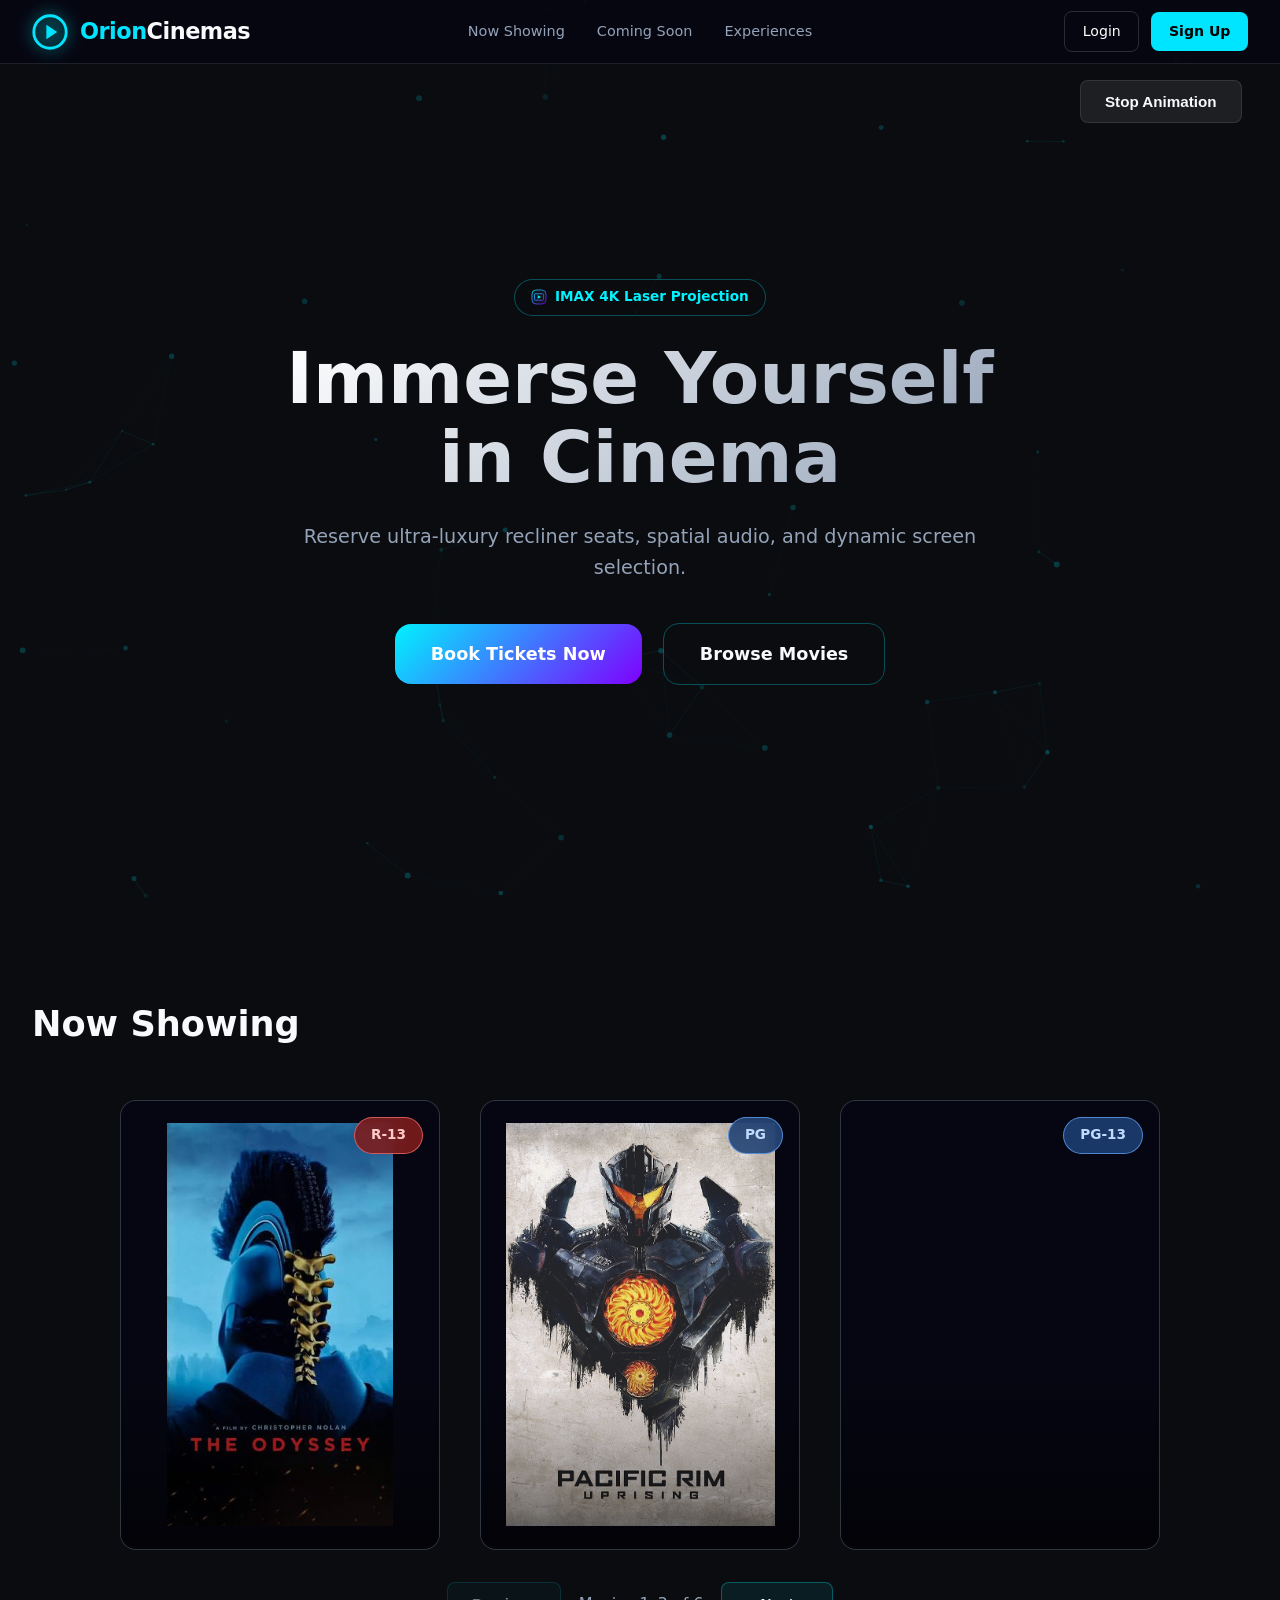
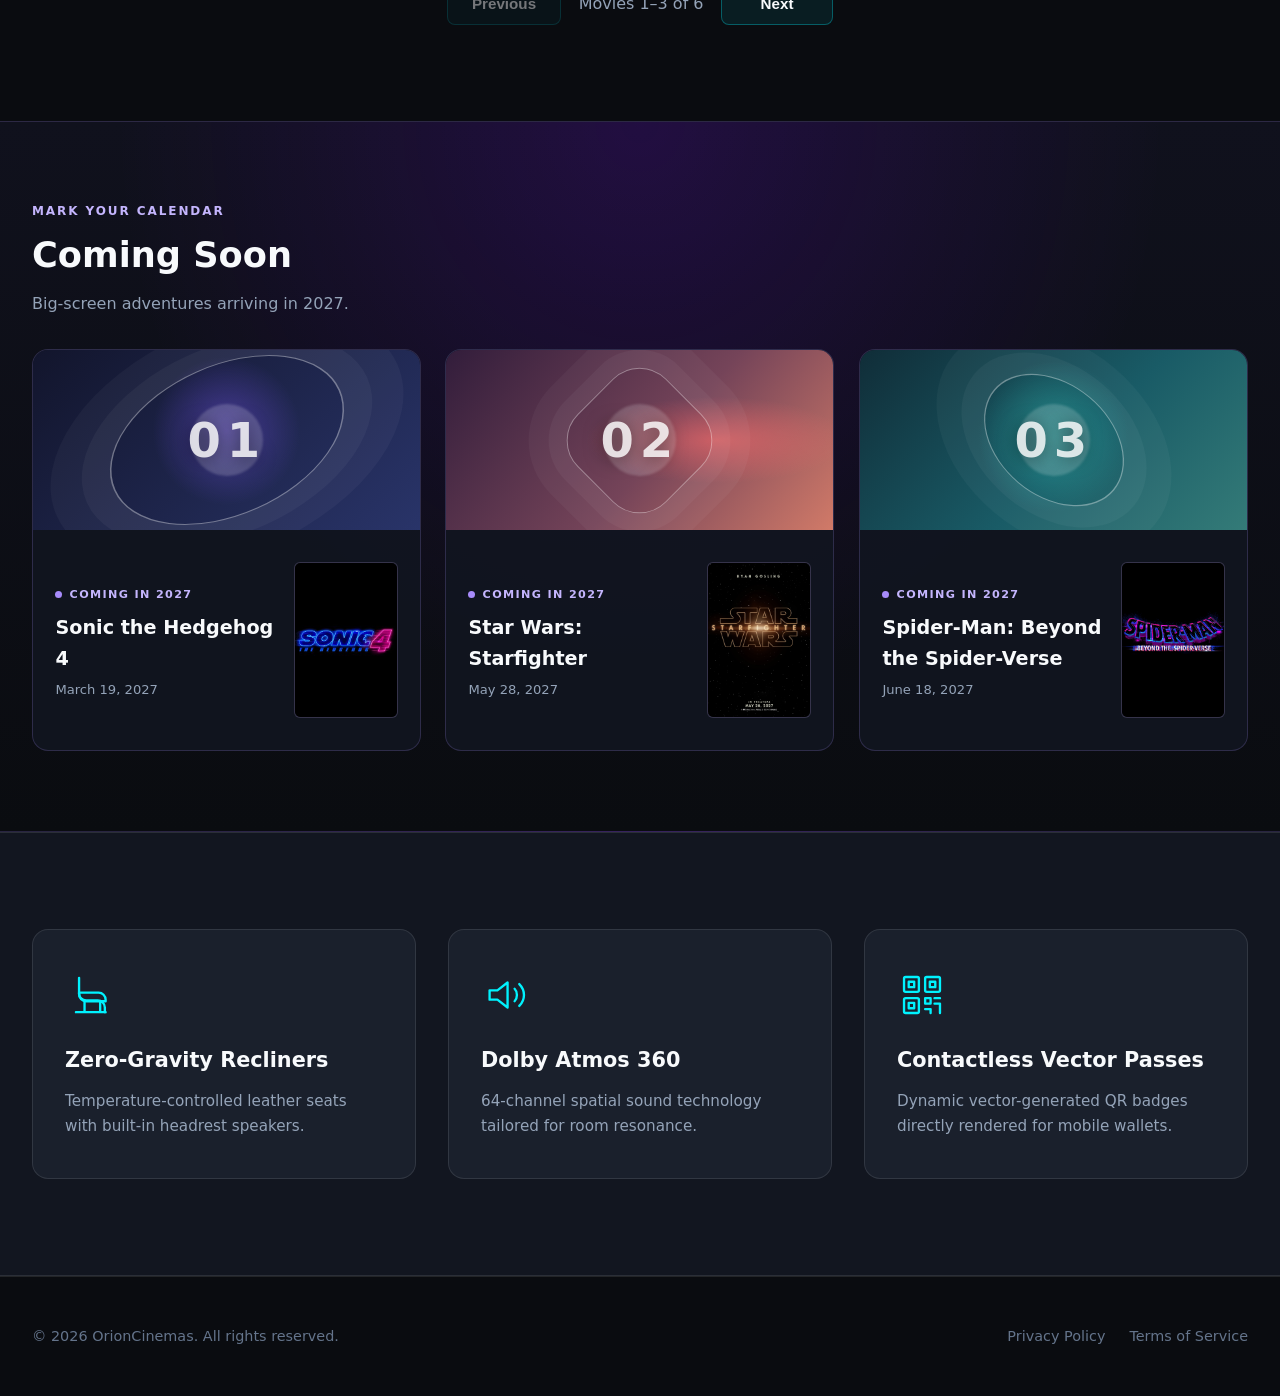
==== index.html @ 8eaf1b25 "new animations added" ====
<!DOCTYPE html>
<html lang="en">

<head>
    <meta charset="UTF-8">
    <meta name="viewport" content="width=device-width, initial-scale=1.0">
    <title>OrionCinemas | Next-Gen Cinema Experience</title>

    <!-- Modular Stylesheet Integration -->
    <link rel="stylesheet" href="assets/css/main.css">
    <link rel="stylesheet" href="assets/css/animations.css">
    <link rel="stylesheet" href="assets/css/components.css">
</head>

<body class="page-landing">

    <!-- Header & Navigation Bar -->
    <header class="navbar">
        <div class="nav-container">
            <a href="index.html" class="brand-logo">
                <img src="assets/images/vectors/orion-logo.svg" alt="" class="svg-badge logo-pulse logo-glow" width="36"
                    height="36">
                <span class="brand-name"><span class="brand-highlight">Orion</span>Cinemas</span>
            </a>

            <nav class="nav-links" aria-label="Main navigation">
                <a href="#movies">Now Showing</a>
                <a href="#upcoming">Coming Soon</a>
                <a href="#experiences">Experiences</a>
            </nav>

            <div class="nav-actions">
                <a href="login.html" class="btn-ghost">Login</a>
                <a href="register.html" class="btn-vip">Sign Up</a>
            </div>
        </div>
    </header>

    <!-- Main Content Area -->
    <main>
        <!-- High-Impact Hero Section with Canvas Hook -->
        <section class="hero-section">
            <div class="hero-overlay"></div>
            <button type="button" class="btn btn-secondary animation-toggle" id="animation-toggle" aria-pressed="false">
                Stop Animation
            </button>
            <div class="hero-content">
                <div class="badge-wrapper scroll-reveal">
                    <span class="badge">
                        <img src="assets/images/vectors/cinema-badge.svg" alt="OrionCinemas badge" class="badge-icon">
                        IMAX 4K Laser Projection
                    </span>
                </div>
                <h1 class="hero-title scroll-reveal">Immerse Yourself in Cinema</h1>
                <p class="hero-subtitle scroll-reveal">Reserve ultra-luxury recliner seats, spatial audio, and dynamic
                    screen selection.</p>

                <div class="hero-cta-group scroll-reveal">
                    <a href="login.html?next=dashboard.html" class="btn btn-hero btn-pulse">Book Tickets Now</a>
                    <a href="#movies" class="btn btn-outline">Browse Movies</a>
                </div>
            </div>

            <!-- Background HTML Canvas for Particle/Grid Keyframe Animations -->
            <canvas id="hero-canvas" class="hero-canvas-bg"></canvas>
        </section>

        <!-- Movie Showcase (Targeted for 3D CSS Transformations) -->
        <section id="movies" class="movies-showcase">
            <div class="section-header scroll-reveal">
                <h2>Now Showing</h2>
            </div>

            <div class="movie-grid" id="movie-grid">
                <!-- Movie Card 1 (3D Flip / Tilt Container) -->
                <article class="movie-card card-3d scroll-reveal" data-movie-page="1">
                    <div class="card-inner">
                        <div class="card-front">
                            <div class="poster-art poster-art-horizon" role="img" aria-label="The Odyssey movie poster">
                            </div>
                            <div class="movie-card-tags">
                                <span class="badge badge-tag badge-tag-restricted">R-13</span>
                            </div>
                        </div>
                        <div class="card-back">
                            <h3>The Odyssey</h3>
                            <p class="genre">Now showing</p>
                            <p class="synopsis">Select this movie to see available screening dates and showtimes.</p>
                            <a href="login.html?next=booking.html%3Fmovie%3D1" class="btn btn-card-action">Select
                                Seats</a>
                        </div>
                    </div>
                </article>

                <!-- Movie Card 2 -->
                <article class="movie-card card-3d scroll-reveal" data-movie-page="1">
                    <div class="card-inner">
                        <div class="card-front">
                            <div class="poster-art poster-art-starlight" role="img"
                                aria-label="Pacific Rim movie poster">
                            </div>
                            <div class="movie-card-tags">
                                <span class="badge badge-tag badge-tag-blue">PG</span>
                            </div>
                        </div>
                        <div class="card-back">
                            <h3>Pacific Rim</h3>
                            <p class="genre">Now showing</p>
                            <p class="synopsis">Select this movie to see available screening dates and showtimes.</p>
                            <a href="login.html?next=booking.html%3Fmovie%3D2" class="btn btn-card-action">Select
                                Seats</a>
                        </div>
                    </div>
                </article>

                <!-- Movie Card 3 -->
                <article class="movie-card card-3d scroll-reveal" data-movie-page="1">
                    <div class="card-inner">
                        <div class="card-front">
                            <div class="poster-art poster-art-velocity" role="img"
                                aria-label="Avengers: Doomsday movie poster">
                            </div>
                            <div class="movie-card-tags">
                                <span class="badge badge-tag badge-tag-blue">PG-13</span>
                            </div>
                        </div>
                        <div class="card-back">
                            <h3>Avengers: Doomsday</h3>
                            <p class="genre">Now showing</p>
                            <p class="synopsis">Select this movie to see available screening dates and showtimes.</p>
                            <a href="login.html?next=booking.html%3Fmovie%3D3" class="btn btn-card-action">Select
                                Seats</a>
                        </div>
                    </div>
                </article>
                <article class="movie-card card-3d" data-movie-page="2" hidden>
                    <div class="card-inner">
                        <div class="card-front">
                            <div class="poster-art poster-art-signal" role="img" aria-label="Toy Story 5 movie poster">
                            </div>
                            <div class="movie-card-tags">
                                <span class="badge badge-tag badge-tag-blue">G</span>
                            </div>
                        </div>
                        <div class="card-back">
                            <h3>Toy Story 5</h3>
                            <p class="genre">Now showing</p>
                            <p class="synopsis">Select this movie to see available screening dates and showtimes.</p>
                            <a href="login.html?next=booking.html%3Fmovie%3D4" class="btn btn-card-action">Select
                                Seats</a>
                        </div>
                    </div>
                </article>
                <article class="movie-card card-3d" data-movie-page="2" hidden>
                    <div class="card-inner">
                        <div class="card-front">
                            <div class="poster-art poster-art-midnight" role="img"
                                aria-label="New Resident Evil movie poster">
                            </div>
                            <div class="movie-card-tags">
                                <span class="badge badge-tag badge-tag-restricted">R-16</span>
                            </div>
                        </div>
                        <div class="card-back">
                            <h3>New Resident Evil</h3>
                            <p class="genre">Now showing</p>
                            <p class="synopsis">Select this movie to see available screening dates and showtimes.</p>
                            <a href="login.html?next=booking.html%3Fmovie%3D5" class="btn btn-card-action">Select
                                Seats</a>
                        </div>
                    </div>
                </article>
                <article class="movie-card card-3d" data-movie-page="2" hidden>
                    <div class="card-inner">
                        <div class="card-front">
                            <div class="poster-art poster-art-hailmary" role="img"
                                aria-label="Project Hail Mary movie poster">
                            </div>
                            <div class="movie-card-tags">
                                <span class="badge badge-tag badge-tag-blue">PG-13</span>
                            </div>
                        </div>
                        <div class="card-back">
                            <h3>Project Hail Mary</h3>
                            <p class="genre">Now showing</p>
                            <p class="synopsis">Select this movie to see available screening dates and showtimes.</p>
                            <a href="login.html?next=booking.html%3Fmovie%3D6" class="btn btn-card-action">Select
                                Seats</a>
                        </div>
                    </div>
                </article>
            </div>
            <nav class="movie-pagination scroll-reveal" aria-label="Movie pages">
                <button class="btn btn-movie-page" id="previous-movies" type="button" aria-controls="movie-grid"
                    disabled>Previous</button>
                <span class="movie-page-status" id="movie-page-status" aria-live="polite">Movies 1–3 of 6</span>
                <button class="btn btn-movie-page" id="next-movies" type="button"
                    aria-controls="movie-grid">Next</button>
            </nav>
        </section>

        <section id="upcoming" class="upcoming-showcase" aria-labelledby="upcoming-title">
            <div class="upcoming-heading scroll-reveal">
                <p class="upcoming-eyebrow">Mark your calendar</p>
                <h2 id="upcoming-title">Coming Soon</h2>
                <p>Big-screen adventures arriving in 2027.</p>
            </div>

            <div class="upcoming-grid">
                <article class="upcoming-card scroll-reveal">
                    <div class="upcoming-art upcoming-art-orbit" aria-hidden="true">
                        <span class="upcoming-art-number">01</span>
                    </div>
                    <div class="upcoming-card-info">
                        <div class="upcoming-copy">
                            <span class="upcoming-status">Coming in 2027</span>
                            <h3>Sonic the Hedgehog 4</h3>
                            <p><time datetime="2027-03-19">March 19, 2027</time></p>
                        </div>
                        <div class="upcoming-poster-slot">
                            <img src="assets/images/graphics/sonic4.jpg" alt="Sonic the Hedgehog 4 poster">
                        </div>
                    </div>
                </article>
                <article class="upcoming-card scroll-reveal">
                    <div class="upcoming-art upcoming-art-frontier" aria-hidden="true">
                        <span class="upcoming-art-number">02</span>
                    </div>
                    <div class="upcoming-card-info">
                        <div class="upcoming-copy">
                            <span class="upcoming-status">Coming in 2027</span>
                            <h3>Star Wars: Starfighter</h3>
                            <p><time datetime="2027-05-28">May 28, 2027</time></p>
                        </div>
                        <div class="upcoming-poster-slot">
                            <img src="assets/images/graphics/starwars.jpg" alt="Star Wars: Starfighter poster">
                        </div>
                    </div>
                </article>
                <article class="upcoming-card scroll-reveal">
                    <div class="upcoming-art upcoming-art-echoes" aria-hidden="true">
                        <span class="upcoming-art-number">03</span>
                    </div>
                    <div class="upcoming-card-info">
                        <div class="upcoming-copy">
                            <span class="upcoming-status">Coming in 2027</span>
                            <h3>Spider-Man: Beyond the Spider-Verse</h3>
                            <p><time datetime="2027-06-18">June 18, 2027</time></p>
                        </div>
                        <div class="upcoming-poster-slot">
                            <img src="assets/images/graphics/spiderman.jpg"
                                alt="Spider-Man: Beyond the Spider-Verse poster">
                        </div>
                    </div>
                </article>
            </div>
        </section>

        <!-- Features & Vector Emblem Section -->
        <section id="experiences" class="features-section">
            <div class="container">
                <div class="feature-card card-transform scroll-reveal">
                    <div class="feature-icon">
                        <img src="assets/images/vectors/seat-icon.svg" alt="" class="svg-badge">
                    </div>
                    <h3>Zero-Gravity Recliners</h3>
                    <p>Temperature-controlled leather seats with built-in headrest speakers.</p>
                </div>

                <div class="feature-card card-transform scroll-reveal">
                    <div class="feature-icon">
                        <img src="assets/images/vectors/audio-icon.svg" alt="" class="svg-badge">
                    </div>
                    <h3>Dolby Atmos 360</h3>
                    <p>64-channel spatial sound technology tailored for room resonance.</p>
                </div>

                <div class="feature-card card-transform scroll-reveal">
                    <div class="feature-icon">
                        <img src="assets/images/vectors/qr-icon.svg" alt="" class="svg-badge">
                    </div>
                    <h3>Contactless Vector Passes</h3>
                    <p>Dynamic vector-generated QR badges directly rendered for mobile wallets.</p>
                </div>
            </div>
        </section>
    </main>

    <!-- Footer -->
    <footer class="footer">
        <div class="footer-container">
            <p>&copy; 2026 OrionCinemas. All rights reserved.</p>
            <div class="footer-links">
                <a href="#">Privacy Policy</a>
                <a href="#">Terms of Service</a>
            </div>
        </div>
    </footer>

    <!-- Modular JavaScript Engine Hooks -->
    <script src="assets/js/app.js"></script>
    <script src="assets/js/animation.js"></script>
</body>

</html>
---- assets/css/main.css ----
/* ==========================================================
   OrionCinemas | Main Stylesheet & Design Tokens
   ========================================================== */


/* ==========================================================
   Shared Theme & Landing Page Block
   Defines design tokens used across the site and the landing
   page's base layout, navigation, hero, movie, feature, and footer styles.
   ========================================================== */
.page-landing {
    /* Color Palette */
    --bg-primary: #0a0c10;
    --bg-secondary: #121620;
    --bg-surface: #1a202c;
    --bg-card: rgba(26, 32, 44, 0.7);
    
    --accent-cyan: #00f2fe;
    --accent-blue: #4facfe;
    --accent-purple: #7f00ff;
    --accent-magenta: #e100ff;
    
    --text-main: #f8fafc;
    --text-muted: #94a3b8;
    --text-dim: #64748b;
    
    --border-glow: rgba(0, 242, 254, 0.3);
    --border-subtle: rgba(255, 255, 255, 0.1);

    /* Typography */
    --font-family: 'Inter', system-ui, -apple-system, sans-serif;
    
    /* Layout & Geometry */
    --nav-height: 80px;
    --radius-sm: 8px;
    --radius-md: 16px;
    --radius-lg: 24px;
    
    /* Global Transitions */
    --ease-out-back: cubic-bezier(0.34, 1.56, 0.64, 1);
    --ease-smooth: cubic-bezier(0.4, 0, 0.2, 1);
}

/* Base Reset & Layout */
html {
    scroll-behavior: smooth;
}

body.page-landing,
body.page-landing *,
body.page-landing *::before,
body.page-landing *::after {
    box-sizing: border-box;
    margin: 0;
    padding: 0;
}

body.page-landing {
    font-family: var(--font-family);
    background-color: var(--bg-primary);
    color: var(--text-main);
    overflow-x: hidden;
    min-height: 100vh;
    display: flex;
    flex-direction: column;
    line-height: 1.6;
}

/* Header & Navigation Bar */
.page-landing .navbar {
    position: fixed;
    top: 0;
    left: 0;
    width: 100%;
    height: 64px;
    background: rgba(6, 6, 18, 0.85);
    backdrop-filter: blur(14px);
    -webkit-backdrop-filter: blur(14px);
    z-index: 1000;
    border-bottom: 1px solid rgba(0, 229, 255, 0.1);
}

.page-landing .nav-container {
    position: relative;
    max-width: 1280px;
    height: 100%;
    margin: 0 auto;
    padding: 0 2rem;
    display: flex;
    align-items: center;
    justify-content: space-between;
}

.page-landing .brand-logo {
    display: flex;
    align-items: center;
    gap: 0.75rem;
    text-decoration: none;
    color: var(--text-main);
    font-weight: 800;
    font-size: 1.4rem;
    letter-spacing: -0.5px;
}

.brand-highlight {
    color: #00e5ff;
}

.page-landing .nav-links {
    display: flex;
    gap: 2rem;
    position: absolute;
    left: 50%;
    transform: translateX(-50%);
}

.page-landing .nav-links a {
    color: var(--text-muted);
    text-decoration: none;
    font-size: 0.9rem;
    transition: color 0.2s;
}

.page-landing .nav-links a:hover {
    color: #00e5ff;
}

.page-landing .nav-actions {
    display: flex;
    align-items: center;
    gap: 0.75rem;
}

/* Hero Layout */
.page-landing .hero-section {
    position: relative;
    min-height: 100vh;
    padding-top: 64px;
    display: flex;
    align-items: center;
    justify-content: center;
    text-align: center;
    overflow: hidden;
}

.page-landing .animation-toggle {
    position: absolute;
    top: 80px;
    right: clamp(1rem, 3vw, 2.5rem);
    z-index: 20;
}

@media (max-width: 520px) {
    .page-landing .nav-container {
        padding: 0 1rem;
    }

    .page-landing .nav-links {
        display: none;
    }

    .page-landing .movie-grid {
        grid-template-columns: minmax(0, 320px);
    }

}

.page-landing .hero-content {
    position: relative;
    z-index: 10;
    max-width: 800px;
    padding: 0 2rem;
}

.page-landing .hero-title {
    font-size: clamp(2.5rem, 6vw, 4.5rem);
    font-weight: 900;
    line-height: 1.1;
    margin: 1.5rem 0;
    background: linear-gradient(135deg, #ffffff 0%, var(--text-muted) 100%);
    -webkit-background-clip: text;
    background-clip: text;
    -webkit-text-fill-color: transparent;
}

.page-landing .hero-subtitle {
    font-size: 1.2rem;
    color: var(--text-muted);
    margin-bottom: 2.5rem;
}

/* Movie Showcase Section */
.page-landing .movies-showcase {
    max-width: 1280px;
    margin: 6rem auto;
    padding: 0 2rem;
    scroll-margin-top: calc(64px + 1.5rem);
}

.page-landing .section-header {
    display: flex;
    justify-content: space-between;
    align-items: center;
    margin-bottom: 3rem;
}

.page-landing .section-header h2 {
    font-size: 2.2rem;
    font-weight: 800;
}

@media (prefers-reduced-motion: reduce) {
    html {
        scroll-behavior: auto;
    }
}

.page-landing .movie-grid {
    display: grid;
    grid-template-columns: repeat(auto-fit, minmax(260px, 320px));
    justify-content: center;
    gap: 2.5rem;
}

/* Upcoming films use teaser cards rather than the now-showing flip cards. */
.page-landing .upcoming-showcase {
    position: relative;
    overflow: hidden;
    padding: 5rem max(2rem, calc((100% - 1280px) / 2));
    background:
        radial-gradient(ellipse at 50% 0%, rgba(127, 0, 255, 0.16), transparent 58%),
        linear-gradient(180deg, #10111d 0%, #0a0c10 100%);
    border-top: 1px solid rgba(167, 139, 250, 0.22);
    border-bottom: 1px solid rgba(167, 139, 250, 0.16);
    scroll-margin-top: calc(64px + 1.5rem);
}

.page-landing .upcoming-heading {
    max-width: 1280px;
    margin: 0 auto 2rem;
}

.page-landing .upcoming-heading h2 {
    margin: 0.35rem 0 0.5rem;
    font-size: 2.2rem;
    font-weight: 800;
}

.page-landing .upcoming-heading > p:last-child {
    color: var(--text-muted);
}

.page-landing .upcoming-eyebrow {
    color: #c4b5fd;
    font-size: 0.75rem;
    font-weight: 700;
    letter-spacing: 0.16em;
    text-transform: uppercase;
}

.page-landing .upcoming-grid {
    display: grid;
    grid-template-columns: repeat(3, minmax(0, 1fr));
    gap: 1.5rem;
    max-width: 1280px;
    margin: 0 auto;
}

@media (max-width: 900px) {
    .page-landing .upcoming-grid {
        grid-template-columns: repeat(2, minmax(0, 1fr));
    }
}

@media (max-width: 520px) {
    .page-landing .upcoming-grid {
        grid-template-columns: minmax(0, 1fr);
    }
}

/* Features Section */
.page-landing .features-section {
    background: var(--bg-secondary);
    padding: 6rem 2rem;
    border-top: 1px solid var(--border-subtle);
    border-bottom: 1px solid var(--border-subtle);
}

.page-landing .features-section .container {
    max-width: 1280px;
    margin: 0 auto;
    display: grid;
    grid-template-columns: repeat(auto-fit, minmax(280px, 1fr));
    gap: 2rem;
}

/* Footer Layout */
.page-landing .footer {
    background: var(--bg-primary);
    padding: 3rem 2rem;
    margin-top: auto;
    border-top: 1px solid var(--border-subtle);
}

.page-landing .footer-container {
    max-width: 1280px;
    margin: 0 auto;
    display: flex;
    justify-content: space-between;
    align-items: center;
    color: var(--text-dim);
    font-size: 0.9rem;
}

.page-landing .footer-links {
    display: flex;
    gap: 1.5rem;
}

.page-landing .footer-links a {
    color: var(--text-dim);
    text-decoration: none;
    transition: color 0.2s;
}

.page-landing .footer-links a:hover {
    color: var(--text-main);
}
---- assets/css/animations.css ----
/* ==========================================================
   OrionCinemas | Custom Keyframes & Transform Orchestration
   ========================================================== */

/* ==========================================================
   Landing Page Animation Block
   Defines the landing page's keyframes, animated SVG badges,
   3D card transforms, 2D matrix hover effect, and reduced-motion rules.
   Motion uses opacity and transform.
   ========================================================== */

/* Keyframe Animations */
@keyframes cinepulseLandingAnchorArrival {
    from {
        opacity: 0.7;
        transform: translateY(8px);
    }

    to {
        opacity: 1;
        transform: translateY(0);
    }
}

.page-landing #movies:target,
.page-landing #experiences:target {
    animation: cinepulseLandingAnchorArrival 0.24s ease-out both;
}

@keyframes cinepulseLandingLogoPulse {

    0%,
    100% {
        transform: scale(1) rotate(0deg);
        opacity: 0.92;
    }

    50% {
        transform: scale(1.08) rotate(5deg);
        opacity: 1;
    }
}

@keyframes cinepulseLandingBadgeGlow {

    0%,
    100% {
        transform: scale(1);
        opacity: 0.88;
    }

    50% {
        transform: scale(1.02);
        opacity: 1;
    }
}

@keyframes cinepulseLandingFloatHero {
    0% {
        transform: translateY(0px) scale(1);
    }

    50% {
        transform: translateY(-10px) scale(1.01);
    }

    100% {
        transform: translateY(0px) scale(1);
    }
}

@keyframes cinepulseLandingPulseButton {

    0%,
    100% {
        transform: scale(1);
        opacity: 1;
    }

    50% {
        transform: scale(1.04);
        opacity: 0.92;
    }
}

/* SVG Animated Badges & Emblems */
.logo-pulse {
    animation: cinepulseLandingLogoPulse 4s infinite var(--ease-smooth, cubic-bezier(0.4, 0, 0.2, 1));
}

/* Glow effect for logos (Index, Dashboard, Booking, Login, Register) */
.logo-glow {
    filter: drop-shadow(0 0 8px rgba(0, 242, 254, 0.8));
    transition: filter 0.4s ease;
}

.brand-logo:hover .logo-glow,
.logo:hover .logo-glow,
.logo-glow:hover {
    filter: drop-shadow(0 0 12px rgba(0, 242, 254, 1));
}

.page-landing .badge-glow {
    animation: cinepulseLandingBadgeGlow 3s infinite ease-in-out;
}

.page-landing .btn-pulse {
    animation: cinepulseLandingPulseButton 2s infinite;
}

.page-landing .hero-section.motion-paused .btn-pulse {
    animation: none;
    box-shadow: none;
    transform: none;
    opacity: 1;
}

/* 3D CSS Card Transformations */
.page-landing .movie-card {
    opacity: 1;
    transform: scale(1);
    transition: opacity 0.24s ease, transform 0.24s ease;
}

.page-landing .card-3d {
    perspective: 1200px;
    background: transparent;
}

.page-landing .card-inner {
    position: relative;
    width: 100%;
    height: 450px;
    transition: transform 0.8s ease-in-out;
    transform-style: preserve-3d;
    border-radius: var(--radius-md);
}

.page-landing .card-3d:hover .card-inner {
    transform: rotateY(180deg);
}

.page-landing .card-front,
.page-landing .card-back {
    position: absolute;
    width: 100%;
    height: 100%;
    backface-visibility: hidden;
    -webkit-backface-visibility: hidden;
    border-radius: var(--radius-md);
    overflow: hidden;
    border: 1px solid var(--border-subtle);
}

.page-landing .card-front {
    background: var(--bg-surface);
}

.page-landing .card-back {
    background: linear-gradient(145deg, var(--bg-surface) 0%, var(--bg-secondary) 100%);
    transform: rotateY(180deg);
    padding: 2rem;
    display: flex;
    flex-direction: column;
    justify-content: center;
    align-items: flex-start;
    box-shadow: 0 20px 40px rgba(0, 0, 0, 0.6);
}

/* 2D Matrix Transformation Effect */
.page-landing .card-transform {
    transition: transform 0.4s var(--ease-out-back), opacity 0.4s var(--ease-smooth);
}

.page-landing .card-transform:hover {
    /* 2D Matrix: combines scaling (1.03), shear/skew (0.015), and translation Y (-8px) */
    transform: matrix(1.03, 0.015, -0.015, 1.03, 0, -8);
    opacity: 0.96;
}

@media (prefers-reduced-motion: reduce) {

    .page-landing #movies:target,
    .page-landing #experiences:target {
        animation: none;
    }

    .page-landing .nav-actions .btn-ghost,
    .page-landing .nav-actions .btn-vip {
        transition: none;
    }

    .page-landing .nav-actions .btn-ghost:hover,
    .page-landing .nav-actions .btn-ghost:focus-visible,
    .page-landing .nav-actions .btn-ghost:active,
    .page-landing .nav-actions .btn-vip:hover,
    .page-landing .nav-actions .btn-vip:focus-visible,
    .page-landing .nav-actions .btn-vip:active {
        transform: none;
    }

    .page-landing .btn-movie-page {
        transition: none;
    }

    .page-landing .card-3d {
        perspective: none;
    }

    .page-landing .card-inner {
        height: auto;
        transform-style: flat;
        transition: none;
    }

    .page-landing .card-3d:hover .card-inner {
        transform: none;
    }

    .page-landing .card-front,
    .page-landing .card-back {
        position: relative;
        height: auto;
        backface-visibility: visible;
        -webkit-backface-visibility: visible;
    }

    .page-landing .card-front {
        height: 450px;
    }

    .page-landing .card-back {
        transform: none;
    }

    .page-landing .scroll-reveal {
        opacity: 1 !important;
        transform: none !important;
        transition: none !important;
    }
}

/* ==========================================================
   Landing Page Scroll-Triggered Content Reveal Block
   Smooth, GPU-accelerated entrance animations on scroll
   from Hero ("Immerse Yourself in Cinema") to Now Showing,
   Coming Soon, and Experiences sections.
   Strictly uses transform and opacity for locked 60fps.
   ========================================================== */
.page-landing .scroll-reveal {
    opacity: 0;
    transform: translateY(32px);
    transition: opacity 0.65s cubic-bezier(0.22, 1, 0.36, 1),
        transform 0.65s cubic-bezier(0.22, 1, 0.36, 1);
    will-change: opacity, transform;
}

.page-landing .scroll-reveal.is-revealed {
    opacity: 1;
    transform: translateY(0);
}

/* Movie card with scale */
.page-landing .movie-card.scroll-reveal {
    opacity: 0;
    transform: translateY(32px) scale(0.98);
}

.page-landing .movie-card.scroll-reveal.is-revealed {
    opacity: 1;
    transform: translateY(0) scale(1);
}

/* Hero Section Staggers ("Immerse Yourself in Cinema") */
.page-landing .hero-content .badge-wrapper.scroll-reveal {
    transition-delay: 0.05s;
}

.page-landing .hero-content .hero-title.scroll-reveal {
    transition-delay: 0.15s;
}

.page-landing .hero-content .hero-subtitle.scroll-reveal {
    transition-delay: 0.25s;
}

.page-landing .hero-content .hero-cta-group.scroll-reveal {
    transition-delay: 0.35s;
}

/* Now Showing Section Staggers */
.page-landing .movies-showcase .section-header.scroll-reveal {
    transition-delay: 0.05s;
}

.page-landing .movies-showcase .movie-card:nth-child(1).scroll-reveal {
    transition-delay: 0.1s;
}

.page-landing .movies-showcase .movie-card:nth-child(2).scroll-reveal {
    transition-delay: 0.22s;
}

.page-landing .movies-showcase .movie-card:nth-child(3).scroll-reveal {
    transition-delay: 0.34s;
}

.page-landing .movies-showcase .movie-pagination.scroll-reveal {
    transition-delay: 0.15s;
}

/* Coming Soon Section Staggers */
.page-landing .upcoming-showcase .upcoming-heading.scroll-reveal {
    transition-delay: 0.05s;
}

.page-landing .upcoming-grid .upcoming-card:nth-child(1).scroll-reveal {
    transition-delay: 0.1s;
}

.page-landing .upcoming-grid .upcoming-card:nth-child(2).scroll-reveal {
    transition-delay: 0.22s;
}

.page-landing .upcoming-grid .upcoming-card:nth-child(3).scroll-reveal {
    transition-delay: 0.34s;
}

/* Experiences Section Staggers */
.page-landing .features-section .feature-card:nth-child(1).scroll-reveal {
    transition-delay: 0.1s;
}

.page-landing .features-section .feature-card:nth-child(2).scroll-reveal {
    transition-delay: 0.22s;
}

.page-landing .features-section .feature-card:nth-child(3).scroll-reveal {
    transition-delay: 0.34s;
}

/* Ensure Experiences cards retain their 2D Matrix hover effect */
.page-landing .card-transform.is-revealed {
    transition: transform 0.4s var(--ease-out-back), opacity 0.4s var(--ease-smooth), border-color 0.3s ease, box-shadow 0.3s ease;
}

.page-landing .card-transform:hover,
.page-landing .card-transform.is-revealed:hover,
.page-landing .feature-card:hover {
    transform: matrix(1.03, 0.015, -0.015, 1.03, 0, -8);
    opacity: 0.96;
    border-color: rgba(0, 242, 254, 0.65);
    box-shadow: 0 0 32px rgba(0, 242, 254, 0.28);
}

/* Ensure Upcoming cards retain their lift hover effect */
.page-landing .upcoming-card:hover,
.page-landing .upcoming-card.is-revealed:hover {
    transform: translateY(-6px);
    border-color: rgba(196, 181, 253, 0.65);
    box-shadow: 0 16px 36px rgba(38, 20, 72, 0.32);
}

/* ==========================================================
   Dashboard Page Animation Block
   Staggers the welcome/metrics, chart, and initial booking cards.
   ========================================================== */
@keyframes cinepulseDashboardEntrance {
    from {
        opacity: 0;
        transform: translateY(12px);
    }

    to {
        opacity: 1;
        transform: translateY(0);
    }
}

.page-account .account-welcome {
    animation: cinepulseDashboardEntrance 0.5s ease-out both;
}

.page-account .metric-item {
    animation: cinepulseDashboardEntrance 0.5s ease-out both;
}

.page-account .metric-item:nth-child(1) {
    animation-delay: 0.1s;
}

.page-account .metric-item:nth-child(2) {
    animation-delay: 0.18s;
}

.page-account .metric-item:nth-child(3) {
    animation-delay: 0.26s;
}

.page-account .booking-chart {
    animation: cinepulseDashboardEntrance 0.45s ease-out 0.62s both;
}

.page-account .booking-card-enter {
    animation: cinepulseDashboardEntrance 0.45s ease-out both;
}

.page-account .booking-card-enter:nth-child(1) {
    animation-delay: 1.65s;
}

.page-account .booking-card-enter:nth-child(2) {
    animation-delay: 1.73s;
}

.page-account .booking-card-enter:nth-child(3) {
    animation-delay: 1.81s;
}

@media (prefers-reduced-motion: reduce) {

    .page-account .account-welcome,
    .page-account .metric-item,
    .page-account .booking-chart,
    .page-account .booking-card-enter {
        animation: none;
    }
}

/* ==========================================================
   Booking Page Animation Block
   Fluid, eased transitions between booking steps:
   Film -> Calendar (Date) -> Showtimes -> Seats & Summary.
   Uses cubic-bezier(0.4, 0, 0.2, 1) ease-in-out easing.
   Duration: 0.35s (snappy & accessible, preventing user frustration).
   ========================================================== */
@keyframes cinepulseBookingEntrance {
    from {
        opacity: 0;
        transform: translateY(10px);
    }

    to {
        opacity: 1;
        transform: translateY(0);
    }
}

@keyframes cinepulseSectionEntrance {
    0% {
        opacity: 0;
        transform: translateY(14px);
    }

    100% {
        opacity: 1;
        transform: translateY(0);
    }
}

@keyframes cinepulseSummaryEntrance {
    0% {
        opacity: 0;
        transform: translateX(18px);
    }

    100% {
        opacity: 1;
        transform: translateX(0);
    }
}

@keyframes cinepulseItemFadeIn {
    0% {
        opacity: 0;
        transform: translateY(8px);
    }

    100% {
        opacity: 1;
        transform: translateY(0);
    }
}

@keyframes cinepulseChoiceEntrance {
    0% {
        opacity: 0;
        transform: translateY(10px) scale(0.96);
    }

    100% {
        opacity: 1;
        transform: translateY(0) scale(1);
    }
}

@keyframes cinepulseCalendarMonthFade {
    0% {
        opacity: 0.4;
        transform: scale(0.98);
    }

    100% {
        opacity: 1;
        transform: scale(1);
    }
}

.page-dashboard .dashboard-heading {
    animation: cinepulseBookingEntrance 0.45s ease-out both;
}

.page-dashboard #film-options {
    animation: cinepulseBookingEntrance 0.45s ease-out 0.08s both;
}

/* Dynamic Step Entrances (Ease-in-out, tuned to ~0.5s for a smoother, gentle arrival) */
.page-dashboard .booking-section:not([hidden]),
.page-dashboard .booking-section.booking-section-animate {
    animation: cinepulseSectionEntrance 0.5s cubic-bezier(0.4, 0, 0.2, 1) backwards;
}

.page-dashboard .booking-summary:not([hidden]),
.page-dashboard .booking-summary.booking-section-animate {
    animation: cinepulseSummaryEntrance 0.5s cubic-bezier(0.4, 0, 0.2, 1) backwards;
}

/* Calendar arrival */
.page-dashboard #date-section:not([hidden]) .screening-calendar,
.page-dashboard #date-section.booking-section-animate .screening-calendar {
    animation: cinepulseItemFadeIn 0.45s cubic-bezier(0.4, 0, 0.2, 1) 0.05s backwards;
}

.page-dashboard .calendar-flip-animate {
    animation: cinepulseCalendarMonthFade 0.3s cubic-bezier(0.4, 0, 0.2, 1) both;
}

/* Showtime choices micro-stagger */
.page-dashboard #time-section:not([hidden]) .choice-button,
.page-dashboard #time-section.booking-section-animate .choice-button {
    animation: cinepulseChoiceEntrance 0.38s cubic-bezier(0.4, 0, 0.2, 1) backwards;
}

.page-dashboard #time-section:not([hidden]) .choice-button:nth-child(1),
.page-dashboard #time-section.booking-section-animate .choice-button:nth-child(1) {
    animation-delay: 0.05s;
}

.page-dashboard #time-section:not([hidden]) .choice-button:nth-child(2),
.page-dashboard #time-section.booking-section-animate .choice-button:nth-child(2) {
    animation-delay: 0.10s;
}

.page-dashboard #time-section:not([hidden]) .choice-button:nth-child(3),
.page-dashboard #time-section.booking-section-animate .choice-button:nth-child(3) {
    animation-delay: 0.15s;
}

.page-dashboard #time-section:not([hidden]) .choice-button:nth-child(4),
.page-dashboard #time-section.booking-section-animate .choice-button:nth-child(4) {
    animation-delay: 0.20s;
}

/* Seats & Theater Screen fluid wave */
.page-dashboard #seat-section:not([hidden]) .screen,
.page-dashboard #seat-section.booking-section-animate .screen {
    animation: cinepulseItemFadeIn 0.4s cubic-bezier(0.4, 0, 0.2, 1) backwards;
}

.page-dashboard #seat-section:not([hidden]) .seat-row,
.page-dashboard #seat-section.booking-section-animate .seat-row {
    animation: cinepulseItemFadeIn 0.35s cubic-bezier(0.4, 0, 0.2, 1) backwards;
}

.page-dashboard #seat-section:not([hidden]) .seat-row:nth-child(1),
.page-dashboard #seat-section.booking-section-animate .seat-row:nth-child(1) {
    animation-delay: 0.03s;
}

.page-dashboard #seat-section:not([hidden]) .seat-row:nth-child(2),
.page-dashboard #seat-section.booking-section-animate .seat-row:nth-child(2) {
    animation-delay: 0.06s;
}

.page-dashboard #seat-section:not([hidden]) .seat-row:nth-child(3),
.page-dashboard #seat-section.booking-section-animate .seat-row:nth-child(3) {
    animation-delay: 0.09s;
}

.page-dashboard #seat-section:not([hidden]) .seat-row:nth-child(4),
.page-dashboard #seat-section.booking-section-animate .seat-row:nth-child(4) {
    animation-delay: 0.12s;
}

.page-dashboard #seat-section:not([hidden]) .seat-row:nth-child(5),
.page-dashboard #seat-section.booking-section-animate .seat-row:nth-child(5) {
    animation-delay: 0.15s;
}

.page-dashboard #seat-section:not([hidden]) .seat-row:nth-child(6),
.page-dashboard #seat-section.booking-section-animate .seat-row:nth-child(6) {
    animation-delay: 0.18s;
}

.page-dashboard #seat-section:not([hidden]) .seat-row:nth-child(7),
.page-dashboard #seat-section.booking-section-animate .seat-row:nth-child(7) {
    animation-delay: 0.21s;
}

.page-dashboard #seat-section:not([hidden]) .seat-row:nth-child(8),
.page-dashboard #seat-section.booking-section-animate .seat-row:nth-child(8) {
    animation-delay: 0.24s;
}

.page-dashboard #seat-section:not([hidden]) .seat-legend,
.page-dashboard #seat-section.booking-section-animate .seat-legend {
    animation: cinepulseItemFadeIn 0.38s cubic-bezier(0.4, 0, 0.2, 1) 0.22s backwards;
}

@media (prefers-reduced-motion: reduce) {

    .page-dashboard .dashboard-heading,
    .page-dashboard #film-options,
    .page-dashboard .booking-section:not([hidden]),
    .page-dashboard .booking-section.booking-section-animate,
    .page-dashboard .booking-summary:not([hidden]),
    .page-dashboard .booking-summary.booking-section-animate,
    .page-dashboard #date-section:not([hidden]) .screening-calendar,
    .page-dashboard #date-section.booking-section-animate .screening-calendar,
    .page-dashboard .calendar-flip-animate,
    .page-dashboard #time-section:not([hidden]) .choice-button,
    .page-dashboard #time-section.booking-section-animate .choice-button,
    .page-dashboard #seat-section:not([hidden]) .screen,
    .page-dashboard #seat-section.booking-section-animate .screen,
    .page-dashboard #seat-section:not([hidden]) .seat-row,
    .page-dashboard #seat-section.booking-section-animate .seat-row,
    .page-dashboard #seat-section:not([hidden]) .seat-legend,
    .page-dashboard #seat-section.booking-section-animate .seat-legend {
        animation: none !important;
        transform: none !important;
        opacity: 1 !important;
    }
}
---- assets/css/components.css ----
/* ==========================================================
   OrionCinemas | Modular UI Components (Buttons, Badges, Cards)
   ========================================================== */

/* ==========================================================
   Landing Page Block
   Styles landing-page buttons, movie pagination and cards, feature
   cards, and the decorative hero canvas.
   ========================================================== */

/* Buttons */
.page-landing .btn {
    display: inline-flex;
    align-items: center;
    justify-content: center;
    padding: 0.75rem 1.5rem;
    font-size: 0.95rem;
    font-weight: 600;
    border-radius: var(--radius-sm);
    text-decoration: none;
    cursor: pointer;
    border: none;
    transition: transform 0.3s var(--ease-smooth), opacity 0.3s var(--ease-smooth), background-color 0.3s var(--ease-smooth), border-color 0.3s var(--ease-smooth), color 0.3s var(--ease-smooth);
}

.page-landing .btn-primary {
    background: linear-gradient(135deg, var(--accent-cyan) 0%, var(--accent-blue) 100%);
    color: #000;
}

.page-landing .btn-primary:hover {
    transform: translateY(-2px);
    opacity: 0.92;
}

.page-landing .btn-secondary {
    background: rgba(255, 255, 255, 0.08);
    color: var(--text-main);
    border: 1px solid var(--border-subtle);
}

.page-landing .btn-secondary:hover {
    background: rgba(255, 255, 255, 0.15);
}

.page-landing .nav-actions .btn-ghost,
.page-landing .nav-actions .btn-vip {
    display: inline-flex;
    align-items: center;
    justify-content: center;
    padding: 0.5rem 1.1rem;
    border-radius: 8px;
    font-size: 0.88rem;
    text-decoration: none;
    cursor: pointer;
    transition: transform 0.22s var(--ease-out-back), border-color 0.2s, color 0.2s, opacity 0.2s, box-shadow 0.22s ease;
}

.page-landing .nav-actions .btn-ghost {
    border: 1px solid rgba(255, 255, 255, 0.15);
    color: #fff;
    background: transparent;
}

.page-landing .nav-actions .btn-ghost:hover,
.page-landing .nav-actions .btn-ghost:focus-visible {
    transform: translateY(-2px);
    border-color: #00e5ff;
    color: #00e5ff;
    box-shadow: 0 5px 16px rgba(0, 229, 255, 0.18);
}

.page-landing .nav-actions .btn-ghost:active {
    transform: translateY(0) scale(0.97);
}

.page-landing .nav-actions .btn-vip {
    border: none;
    background: #00e5ff;
    color: #000;
    font-weight: 700;
}

.page-landing .nav-actions .btn-vip:hover,
.page-landing .nav-actions .btn-vip:focus-visible {
    transform: translateY(-2px) scale(1.04);
    opacity: 1;
    box-shadow: 0 6px 18px rgba(0, 229, 255, 0.28);
}

.page-landing .nav-actions .btn-vip:active {
    transform: translateY(0) scale(0.97);
}

.page-landing .btn-hero {
    padding: 1rem 2.25rem;
    font-size: 1.1rem;
    border-radius: var(--radius-md);
    background: linear-gradient(135deg, var(--accent-cyan) 0%, var(--accent-purple) 100%);
    color: #fff;
}

.page-landing .btn-outline {
    padding: 1rem 2.25rem;
    font-size: 1.1rem;
    border-radius: var(--radius-md);
    background: transparent;
    color: var(--text-main);
    border: 1px solid var(--border-glow);
    margin-left: 1rem;
}

.page-landing .btn-outline:hover {
    background: rgba(0, 242, 254, 0.1);
    transform: translateY(-2px);
}

.page-landing .btn-card-action {
    margin-top: auto;
    width: 100%;
    padding: 0.8rem;
    background: linear-gradient(135deg, var(--accent-blue), var(--accent-purple));
    color: #fff;
    text-align: center;
    border-radius: var(--radius-sm);
    text-decoration: none;
    font-weight: 700;
    transform-origin: center;
}

.page-landing .btn-card-action:hover,
.page-landing .btn-card-action:focus-visible {
    transform: scale(1.02);
}

/* Badges & Vector Features */
.page-landing .badge-wrapper {
    display: inline-block;
}

.page-landing .badge {
    display: inline-flex;
    align-items: center;
    gap: 0.5rem;
    padding: 0.4rem 1rem;
    border-radius: 50px;
    font-size: 0.85rem;
    font-weight: 600;
    background: rgba(10, 12, 16, 0.6);
    border: 1px solid var(--border-glow);
    color: var(--accent-cyan);
}

.page-landing .badge-icon {
    width: 16px;
    height: 16px;
}

.page-landing .movie-card-tags {
    position: absolute;
    top: 1rem;
    right: 1rem;
    display: flex;
    flex-direction: column;
    align-items: flex-end;
    gap: 0.4rem;
}

.page-landing .badge-tag {
    background: rgba(10, 12, 16, 0.85);
    backdrop-filter: blur(8px);
}

.page-landing .badge-tag-restricted {
    border-color: rgba(248, 113, 113, 0.72);
    background: rgba(127, 29, 29, 0.88);
    color: #fecaca;
}

.page-landing .badge-tag-blue {
    border-color: rgba(96, 165, 250, 0.72);
    background: rgba(30, 64, 115, 0.88);
    color: #bfdbfe;
}

.page-landing .movie-pagination {
    display: flex;
    justify-content: center;
    align-items: center;
    gap: 1rem;
    margin-top: 2rem;
}

.page-landing .btn-movie-page {
    min-width: 7rem;
    border: 1px solid var(--border-glow);
    background: rgba(0, 229, 255, 0.08);
    color: var(--text-main);
    transition: transform 0.25s var(--ease-smooth), box-shadow 0.25s var(--ease-smooth), background-color 0.25s var(--ease-smooth);
}

.page-landing .btn-movie-page:not(:disabled):hover,
.page-landing .btn-movie-page:not(:disabled):focus-visible {
    transform: translateY(-3px) scale(1.04);
    background: rgba(0, 229, 255, 0.2);
    box-shadow: 0 8px 24px rgba(0, 229, 255, 0.22);
}

.page-landing .btn-movie-page:disabled {
    cursor: not-allowed;
    opacity: 0.45;
}

.page-landing .movie-page-status {
    min-width: 8rem;
    color: var(--text-muted);
    text-align: center;
}

/* Movie Card Poster Details */
.page-landing .poster-img {
    width: 100%;
    height: 100%;
    object-fit: cover;
}

.page-landing .poster-art {
    position: relative;
    isolation: isolate;
    display: flex;
    width: 100%;
    height: 100%;
    min-height: 420px;
    flex-direction: column;
    justify-content: space-between;
    overflow: hidden;
    padding: 2rem;
    color: #fff;
    background-position: center;
    background-size: 100% 100%, contain;
}

.page-landing .poster-art::before,
.page-landing .poster-art::after {
    position: absolute;
    z-index: -1;
    content: '';
}

.page-landing .poster-art-horizon {
    background: linear-gradient(0deg, rgba(0, 0, 0, 0.58), transparent 38%), url("../images/graphics/oddysey.jpg") center / contain no-repeat;
    background-color: #060612;
}

.page-landing .poster-art-starlight {
    background: linear-gradient(0deg, rgba(0, 0, 0, 0.58), transparent 38%), url("../images/graphics/pacificrim.jpg") center / contain no-repeat;
    background-color: #060612;
}

.page-landing .poster-art-velocity {
    background: linear-gradient(0deg, rgba(0, 0, 0, 0.58), transparent 38%), url("../images/graphics/avengers.jpg") center / contain no-repeat;
    background-color: #060612;
}

.page-landing .poster-art-signal {
    background: linear-gradient(0deg, rgba(0, 0, 0, 0.58), transparent 38%), url("../images/graphics/toystory.jpg") center / contain no-repeat;
    background-color: #060612;
}

.page-landing .poster-art-midnight {
    background: linear-gradient(0deg, rgba(0, 0, 0, 0.58), transparent 38%), url("../images/graphics/residentevil.jpg") center / contain no-repeat;
    background-color: #060612;
}

.page-landing .poster-art-hailmary {
    background: linear-gradient(0deg, rgba(0, 0, 0, 0.58), transparent 38%), url("../images/graphics/projecthailmary.jpg") center / contain no-repeat;
    background-color: #060612;
}

/* Keep each portrait poster proportional and slightly inset within its card. */
.page-landing .poster-art-horizon,
.page-landing .poster-art-starlight,
.page-landing .poster-art-velocity,
.page-landing .poster-art-signal,
.page-landing .poster-art-midnight,
.page-landing .poster-art-hailmary {
    background-position: center;
    background-size: 100% 100%, auto 90%;
}

.page-landing .upcoming-card {
    overflow: hidden;
    border: 1px solid rgba(167, 139, 250, 0.2);
    border-radius: var(--radius-md);
    background: rgba(18, 22, 32, 0.88);
    transition: transform 0.3s var(--ease-smooth), border-color 0.3s ease, box-shadow 0.3s ease;
}

.page-landing .upcoming-card:hover {
    transform: translateY(-6px);
    border-color: rgba(196, 181, 253, 0.65);
    box-shadow: 0 16px 36px rgba(38, 20, 72, 0.32);
}

.page-landing .upcoming-art {
    position: relative;
    display: grid;
    height: 180px;
    min-height: 180px;
    place-items: center;
    overflow: hidden;
    isolation: isolate;
}

.page-landing .upcoming-art::before,
.page-landing .upcoming-art::after {
    position: absolute;
    content: '';
}

.page-landing .upcoming-art::before {
    width: 150px;
    height: 150px;
    border: 1px solid rgba(255, 255, 255, 0.38);
    border-radius: 50%;
    box-shadow: 0 0 0 18px rgba(255, 255, 255, 0.04), 0 0 0 38px rgba(255, 255, 255, 0.035);
    transform: rotate(-24deg) scaleX(1.65);
    transition: transform 0.5s var(--ease-smooth);
}

.page-landing .upcoming-card:hover .upcoming-art::before {
    transform: rotate(-12deg) scaleX(1.8);
}

.page-landing .upcoming-art::after {
    width: 72px;
    height: 72px;
    border-radius: 50%;
    background: rgba(255, 255, 255, 0.18);
    filter: blur(1px);
}

.page-landing .upcoming-art-orbit {
    background: radial-gradient(circle at 50% 45%, rgba(87, 67, 181, 0.72), transparent 34%), linear-gradient(135deg, #12152c, #293469);
}

.page-landing .upcoming-art-frontier {
    background: radial-gradient(ellipse at 70% 50%, rgba(255, 107, 107, 0.58), transparent 34%), linear-gradient(130deg, #321d3b, #754459 55%, #d17a68);
}

.page-landing .upcoming-art-frontier::before {
    width: 125px;
    height: 125px;
    border-radius: 30%;
    transform: rotate(45deg);
}

.page-landing .upcoming-art-echoes {
    background: radial-gradient(circle at 50% 48%, rgba(49, 184, 176, 0.52), transparent 35%), linear-gradient(135deg, #102d38, #195b66 55%, #347b78);
}

.page-landing .upcoming-art-echoes::before {
    width: 112px;
    height: 112px;
    transform: rotate(40deg) scaleX(1.4);
}

.page-landing .upcoming-art-number {
    z-index: 1;
    color: rgba(255, 255, 255, 0.82);
    font-size: 3rem;
    font-weight: 800;
    letter-spacing: 0.12em;
    text-shadow: 0 2px 18px rgba(0, 0, 0, 0.5);
}

.page-landing .upcoming-card-info {
    display: flex;
    min-height: 220px;
    align-items: center;
    justify-content: space-between;
    gap: 1rem;
    padding: 1.25rem 1.4rem;
}

.page-landing .upcoming-copy {
    min-width: 0;
    transition: transform 0.3s var(--ease-smooth);
}

.page-landing .upcoming-card:hover .upcoming-copy {
    transform: translateX(5px);
}

.page-landing .upcoming-poster-slot {
    display: grid;
    width: 104px;
    height: 156px;
    flex: 0 0 104px;
    place-items: center;
    border: 1px solid rgba(196, 181, 253, 0.24);
    border-radius: 6px;
    background: rgba(0, 0, 0, 0.42);
    color: var(--text-dim);
    font-size: 0.7rem;
    text-align: center;
}

.page-landing .upcoming-poster-slot img {
    display: block;
    width: 100%;
    height: 100%;
    border-radius: inherit;
    object-fit: cover;
}

.page-landing .upcoming-status {
    display: inline-flex;
    align-items: center;
    gap: 0.45rem;
    color: #c4b5fd;
    font-size: 0.7rem;
    font-weight: 700;
    letter-spacing: 0.12em;
    text-transform: uppercase;
}

.page-landing .upcoming-status::before {
    width: 7px;
    height: 7px;
    border-radius: 50%;
    background: #a78bfa;
    content: '';
    transition: box-shadow 0.3s ease;
}

.page-landing .upcoming-card:hover .upcoming-status::before {
    box-shadow: 0 0 10px rgba(167, 139, 250, 0.9);
}

.page-landing .upcoming-card-info h3 {
    margin: 0.45rem 0 0.25rem;
    font-size: 1.2rem;
}

.page-landing .upcoming-card-info p {
    color: var(--text-muted);
    font-size: 0.82rem;
}

.page-landing .poster-kicker {
    max-width: 17rem;
    color: rgba(255, 255, 255, 0.78);
    font-size: 0.68rem;
    font-weight: 700;
    letter-spacing: 0.1em;
}

.page-landing .poster-title {
    display: block;
    max-width: 100%;
    font-size: clamp(1.7rem, 3vw, 2.4rem);
    font-weight: 900;
    line-height: 0.98;
    overflow-wrap: anywhere;
}

.page-landing .card-back h3 {
    font-size: 1.5rem;
    margin-bottom: 0.25rem;
    color: var(--accent-cyan);
}

.page-landing .card-back .genre {
    font-size: 0.85rem;
    color: var(--text-dim);
    margin-bottom: 1rem;
}

.page-landing .card-back .synopsis {
    font-size: 0.95rem;
    color: var(--text-muted);
    line-height: 1.5;
}

@media (prefers-reduced-motion: reduce) {
    .page-landing .upcoming-card,
    .page-landing .upcoming-copy,
    .page-landing .upcoming-art::before,
    .page-landing .upcoming-status::before {
        transition: none;
    }

    .page-landing .upcoming-card:hover,
    .page-landing .upcoming-card:hover .upcoming-copy {
        transform: none;
    }

    .page-landing .upcoming-card:hover .upcoming-art::before {
        transform: rotate(-24deg) scaleX(1.65);
    }
}

@media (max-width: 520px) {
    .page-landing .upcoming-card-info {
        min-height: 190px;
        gap: 0.75rem;
        padding: 1rem;
    }

    .page-landing .upcoming-poster-slot {
        width: 88px;
        height: 132px;
        flex-basis: 88px;
    }
}

/* Feature Cards */
.page-landing .feature-card {
    background: var(--bg-surface);
    padding: 2.5rem 2rem;
    border-radius: var(--radius-md);
    border: 1px solid var(--border-subtle);
    transition: transform 0.4s var(--ease-out-back), opacity 0.4s var(--ease-smooth), border-color 0.3s ease, box-shadow 0.3s ease;
}

.page-landing .feature-card:hover {
    border-color: rgba(0, 242, 254, 0.65);
    box-shadow: 0 0 32px rgba(0, 242, 254, 0.28);
}

.page-landing .feature-icon {
    width: 50px;
    height: 50px;
    margin-bottom: 1.5rem;
}

.page-landing .feature-card h3 {
    font-size: 1.3rem;
    margin-bottom: 0.75rem;
}

.page-landing .feature-card p {
    color: var(--text-muted);
    font-size: 0.95rem;
}

/* Canvas Background Positioning */
.page-landing .hero-canvas-bg {
    position: absolute;
    top: 0;
    left: 0;
    width: 100%;
    height: 100%;
    z-index: 1;
    pointer-events: none;
    opacity: 0.4;
}
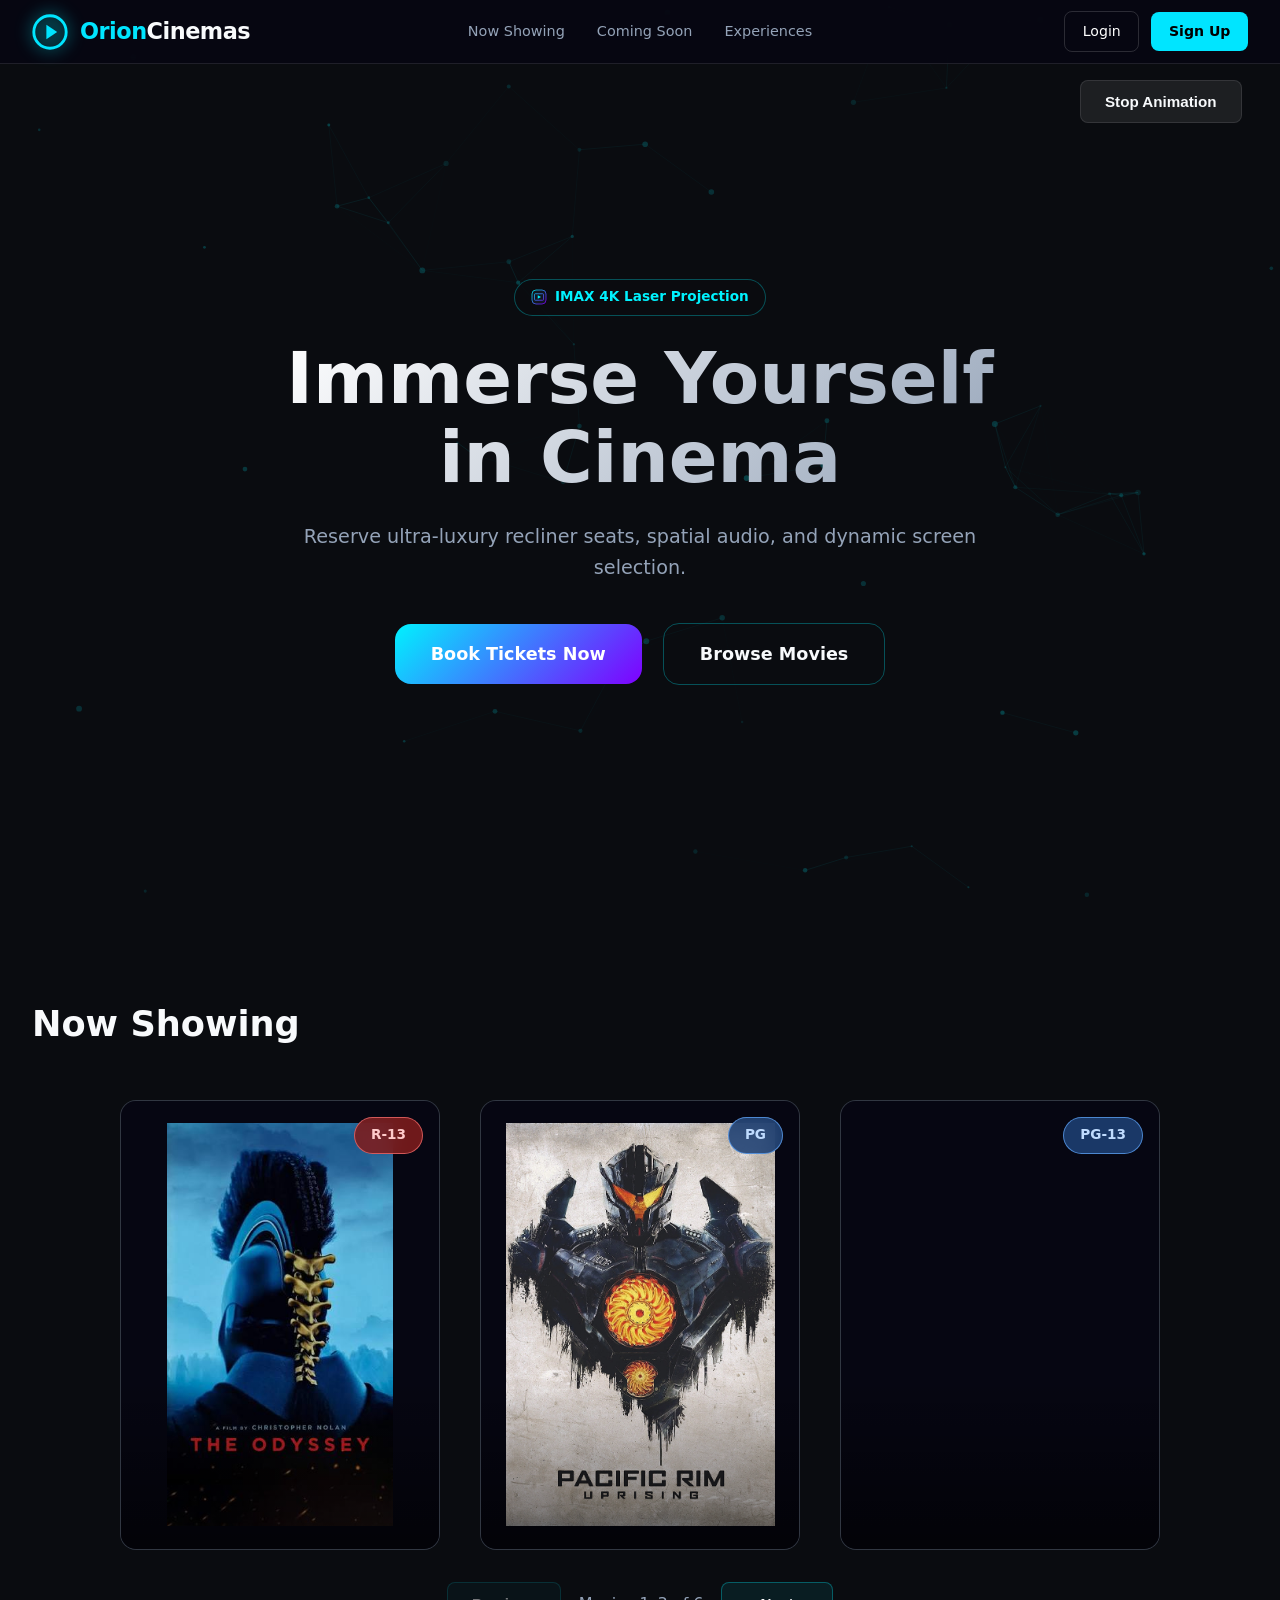
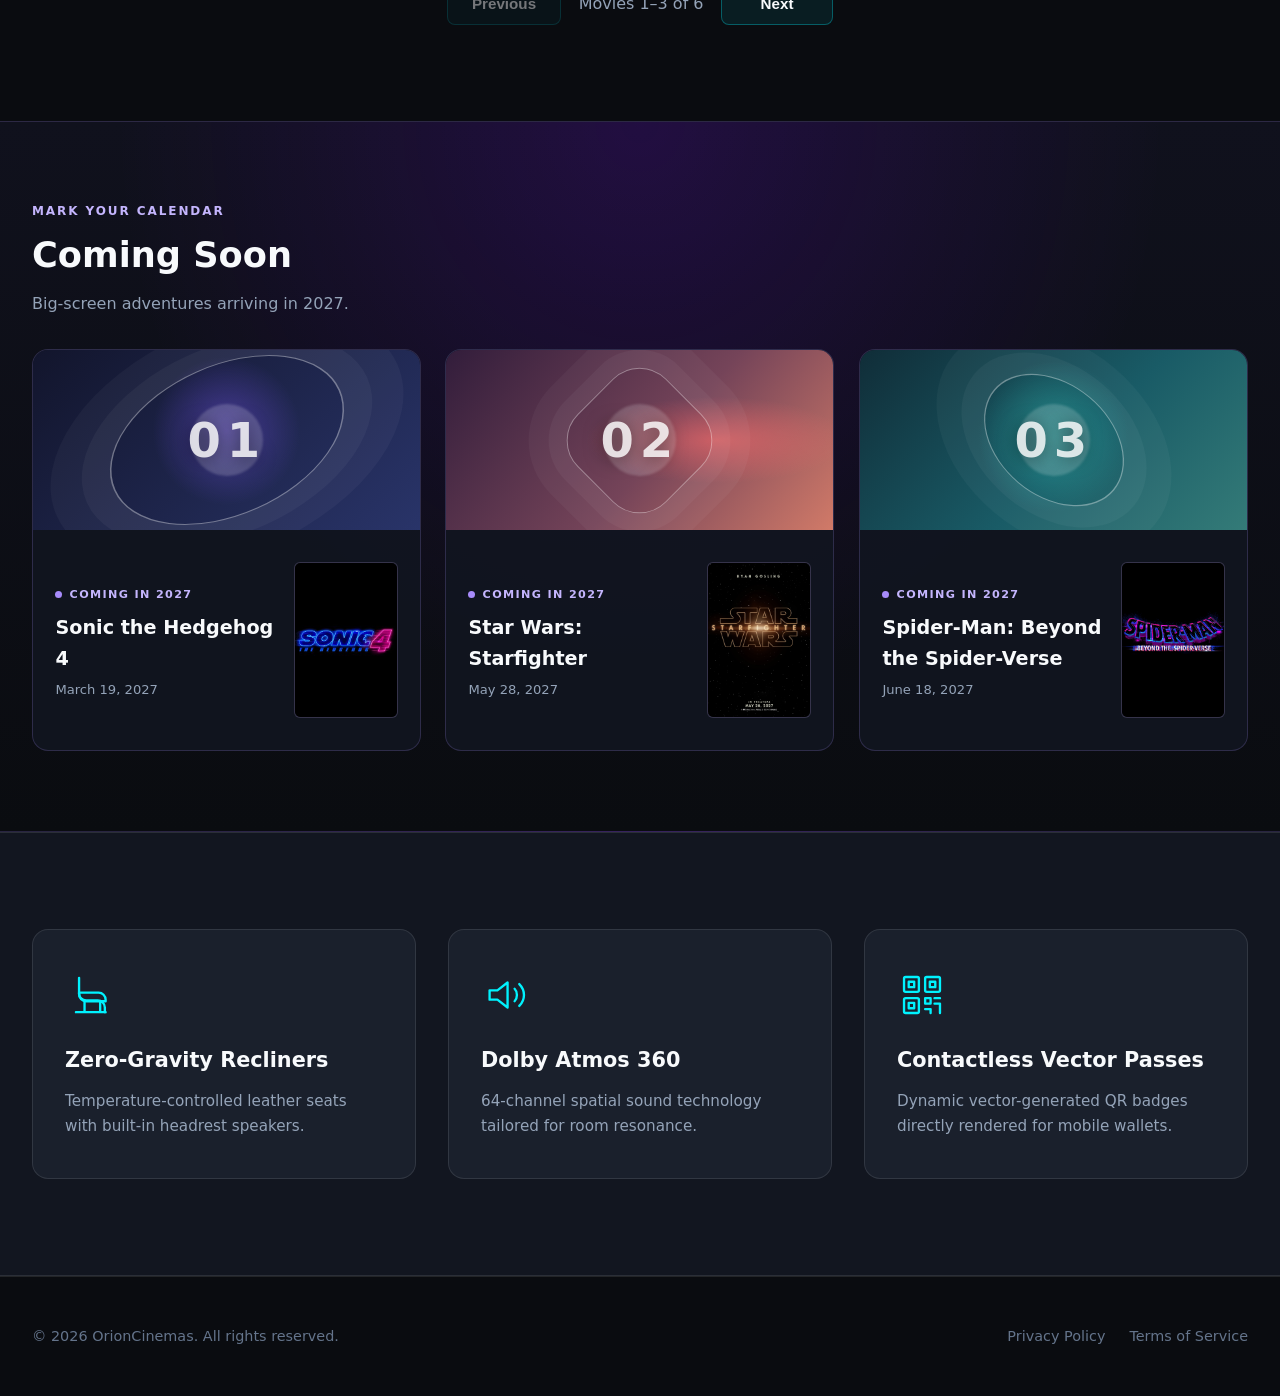
==== commit 3bd00467: "new animations" ====
--- a/index.html
+++ b/index.html
@@ -5,6 +5,13 @@
     <meta charset="UTF-8">
     <meta name="viewport" content="width=device-width, initial-scale=1.0">
     <title>OrionCinemas | Next-Gen Cinema Experience</title>
+    <script>
+        const navigationEntry = performance.getEntriesByType('navigation')[0];
+        if (navigationEntry?.type === 'reload') {
+            if ('scrollRestoration' in history) history.scrollRestoration = 'manual';
+            window.addEventListener('pageshow', () => window.scrollTo(0, 0), { once: true });
+        }
+    </script>
 
     <!-- Modular Stylesheet Integration -->
     <link rel="stylesheet" href="assets/css/main.css">
--- a/assets/css/animations.css
+++ b/assets/css/animations.css
@@ -310,6 +310,10 @@
 }
 
 /* Coming Soon Section Staggers */
+.page-landing .upcoming-showcase .scroll-reveal {
+    transition-duration: 1.1s;
+}
+
 .page-landing .upcoming-showcase .upcoming-heading.scroll-reveal {
     transition-delay: 0.05s;
 }
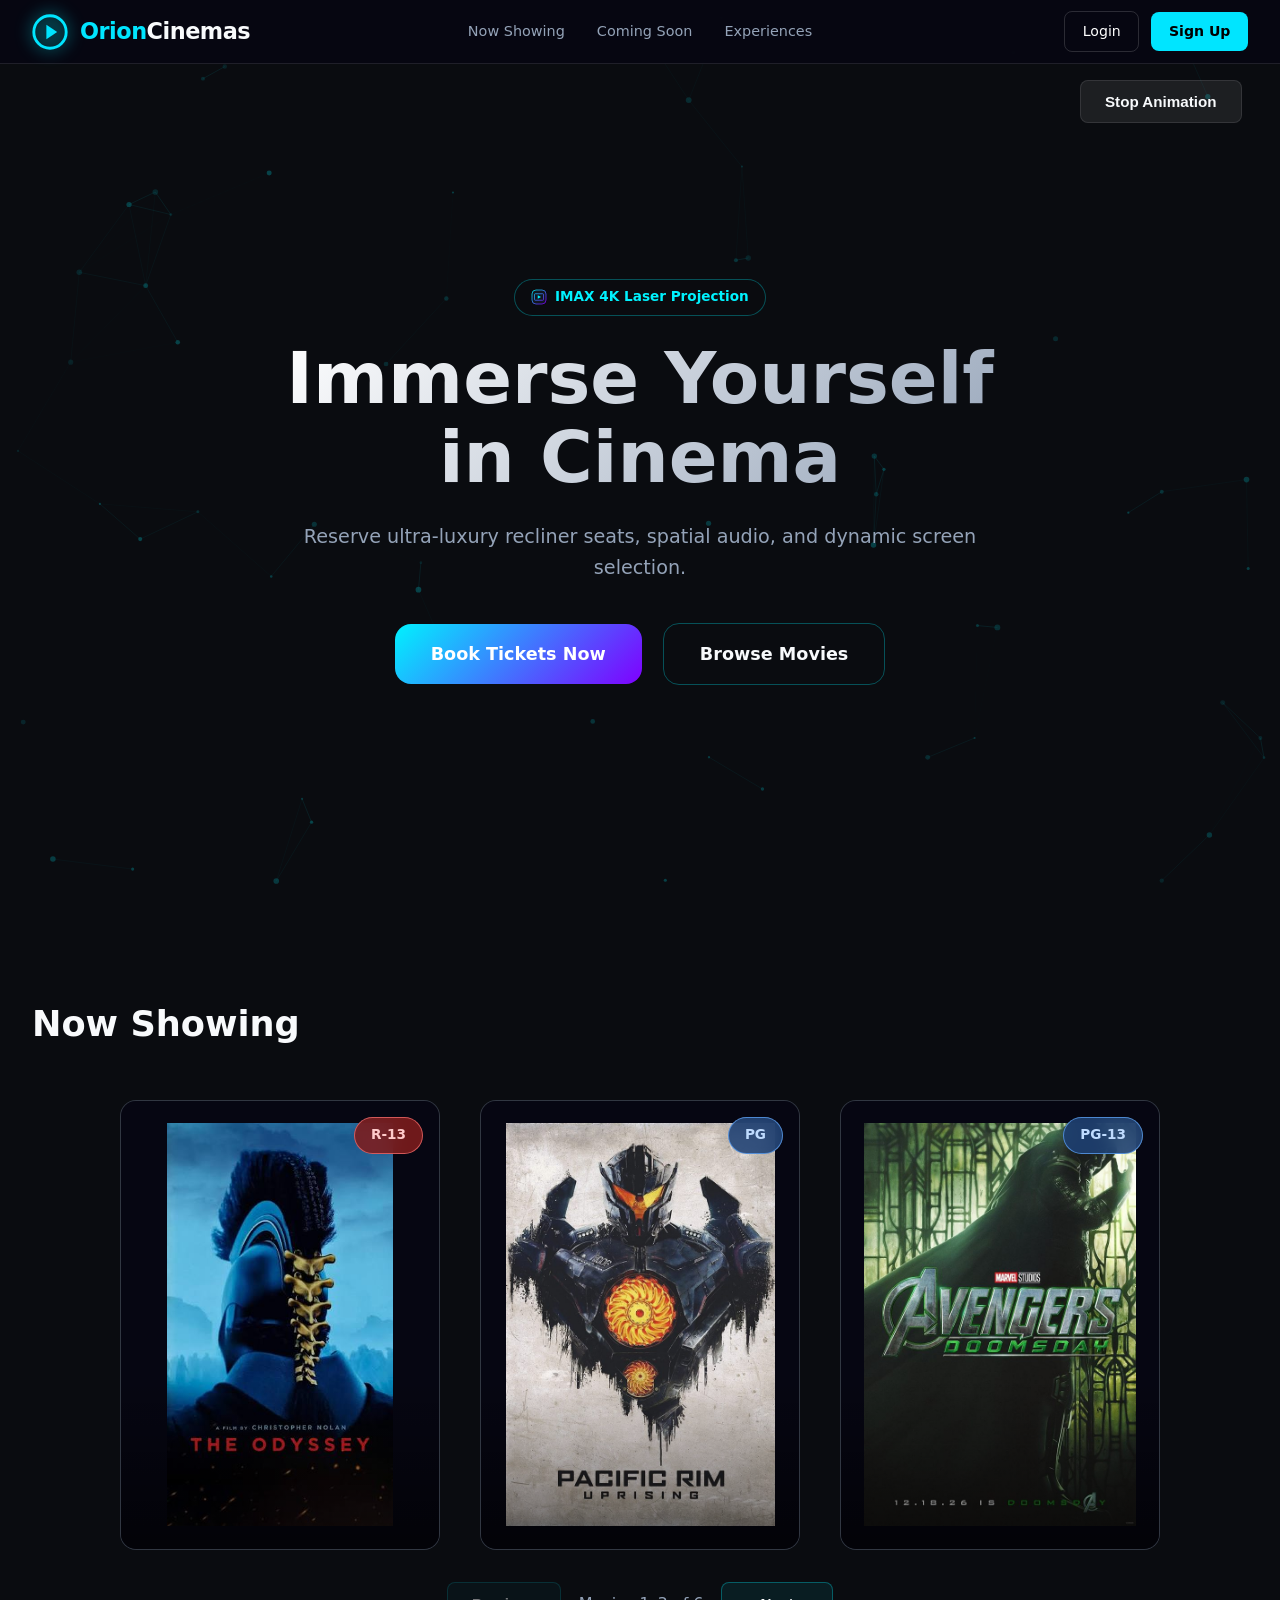
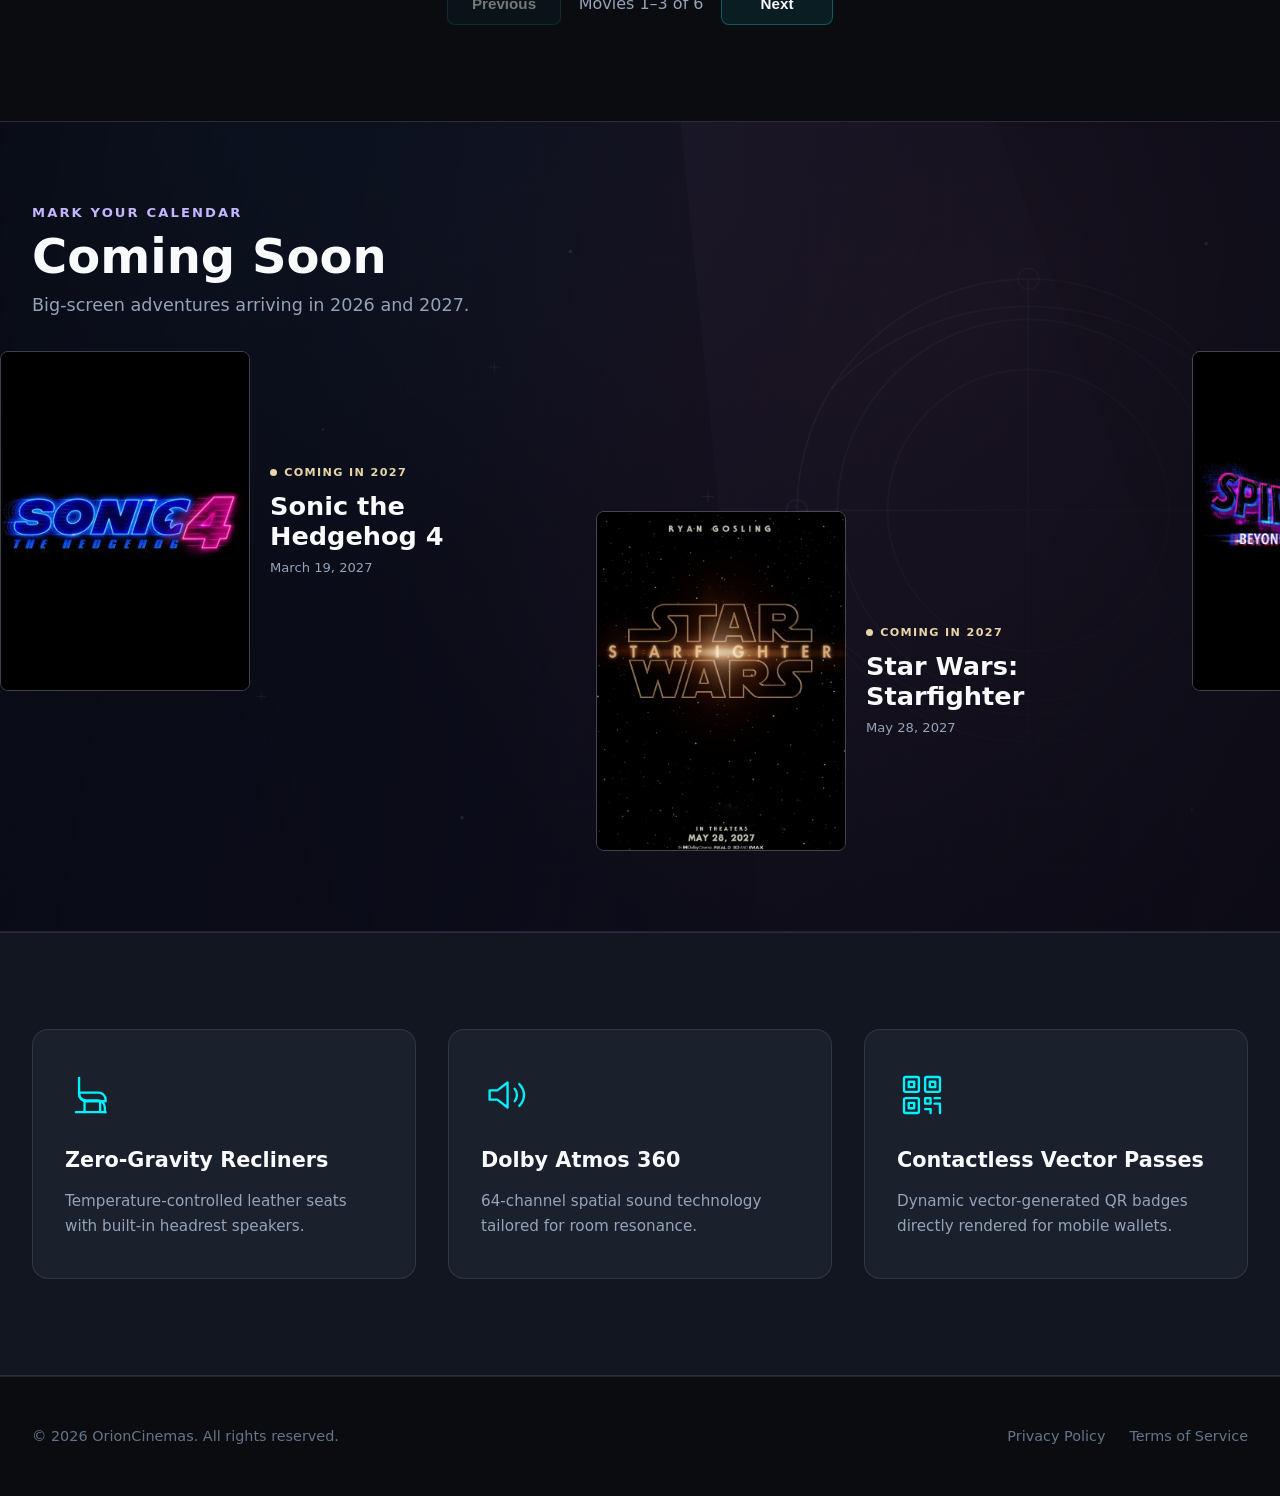
==== commit fae70d99: "advanced animations" ====
--- a/index.html
+++ b/index.html
@@ -210,56 +210,158 @@
             <div class="upcoming-heading scroll-reveal">
                 <p class="upcoming-eyebrow">Mark your calendar</p>
                 <h2 id="upcoming-title">Coming Soon</h2>
-                <p>Big-screen adventures arriving in 2027.</p>
-            </div>
-
-            <div class="upcoming-grid">
-                <article class="upcoming-card scroll-reveal">
-                    <div class="upcoming-art upcoming-art-orbit" aria-hidden="true">
-                        <span class="upcoming-art-number">01</span>
-                    </div>
-                    <div class="upcoming-card-info">
-                        <div class="upcoming-copy">
-                            <span class="upcoming-status">Coming in 2027</span>
-                            <h3>Sonic the Hedgehog 4</h3>
-                            <p><time datetime="2027-03-19">March 19, 2027</time></p>
-                        </div>
-                        <div class="upcoming-poster-slot">
-                            <img src="assets/images/graphics/sonic4.jpg" alt="Sonic the Hedgehog 4 poster">
-                        </div>
-                    </div>
-                </article>
-                <article class="upcoming-card scroll-reveal">
-                    <div class="upcoming-art upcoming-art-frontier" aria-hidden="true">
-                        <span class="upcoming-art-number">02</span>
-                    </div>
-                    <div class="upcoming-card-info">
-                        <div class="upcoming-copy">
-                            <span class="upcoming-status">Coming in 2027</span>
-                            <h3>Star Wars: Starfighter</h3>
-                            <p><time datetime="2027-05-28">May 28, 2027</time></p>
-                        </div>
-                        <div class="upcoming-poster-slot">
-                            <img src="assets/images/graphics/starwars.jpg" alt="Star Wars: Starfighter poster">
-                        </div>
-                    </div>
-                </article>
-                <article class="upcoming-card scroll-reveal">
-                    <div class="upcoming-art upcoming-art-echoes" aria-hidden="true">
-                        <span class="upcoming-art-number">03</span>
-                    </div>
-                    <div class="upcoming-card-info">
-                        <div class="upcoming-copy">
-                            <span class="upcoming-status">Coming in 2027</span>
-                            <h3>Spider-Man: Beyond the Spider-Verse</h3>
-                            <p><time datetime="2027-06-18">June 18, 2027</time></p>
-                        </div>
-                        <div class="upcoming-poster-slot">
-                            <img src="assets/images/graphics/spiderman.jpg"
+                <p>Big-screen adventures arriving in 2026 and 2027.</p>
+            </div>
+
+            <div class="upcoming-marquee" role="region" aria-label="Upcoming movie posters" tabindex="0">
+                <div class="upcoming-track">
+                    <div class="upcoming-grid">
+                        <article class="upcoming-card">
+                            <img class="upcoming-poster" loading="lazy" decoding="async"
+                                src="assets/images/graphics/sonic4.jpg" alt="Sonic the Hedgehog 4 poster">
+                            <div class="upcoming-card-info">
+                                <span class="upcoming-status">Coming in 2027</span>
+                                <h3>Sonic the Hedgehog 4</h3>
+                                <p><time datetime="2027-03-19">March 19, 2027</time></p>
+                            </div>
+                        </article>
+                        <article class="upcoming-card">
+                            <img class="upcoming-poster" loading="lazy" decoding="async"
+                                src="assets/images/graphics/starwars.jpg" alt="Star Wars: Starfighter poster">
+                            <div class="upcoming-card-info">
+                                <span class="upcoming-status">Coming in 2027</span>
+                                <h3>Star Wars: Starfighter</h3>
+                                <p><time datetime="2027-05-28">May 28, 2027</time></p>
+                            </div>
+                        </article>
+                        <article class="upcoming-card">
+                            <img class="upcoming-poster" loading="lazy" decoding="async"
+                                src="assets/images/graphics/spiderman.jpg"
                                 alt="Spider-Man: Beyond the Spider-Verse poster">
-                        </div>
-                    </div>
-                </article>
+                            <div class="upcoming-card-info">
+                                <span class="upcoming-status">Coming in 2027</span>
+                                <h3>Spider-Man: Beyond the Spider-Verse</h3>
+                                <p><time datetime="2027-06-18">June 18, 2027</time></p>
+                            </div>
+                        </article>
+                        <article class="upcoming-card">
+                            <img class="upcoming-poster" loading="lazy" decoding="async"
+                                src="assets/images/graphics/minions.jpg" alt="Minions and Monsters poster">
+                            <div class="upcoming-card-info">
+                                <span class="upcoming-status">Released in 2026</span>
+                                <h3>Minions &amp; Monsters</h3>
+                                <p><time datetime="2026-07-01">July 1, 2026</time></p>
+                            </div>
+                        </article>
+                        <article class="upcoming-card">
+                            <img class="upcoming-poster" loading="lazy" decoding="async"
+                                src="assets/images/graphics/A minecraft Movie Squared.jpg"
+                                alt="A Minecraft Movie Squared poster">
+                            <div class="upcoming-card-info">
+                                <span class="upcoming-status">Coming in 2027</span>
+                                <h3>A Minecraft Movie Squared</h3>
+                                <p><time datetime="2027-07-23">July 23, 2027</time></p>
+                            </div>
+                        </article>
+                        <article class="upcoming-card">
+                            <img class="upcoming-poster" loading="lazy" decoding="async"
+                                src="assets/images/graphics/boiling point.jpg" alt="Ice Age: Boiling Point poster">
+                            <div class="upcoming-card-info">
+                                <span class="upcoming-status">Coming in 2027</span>
+                                <h3>Ice Age: Boiling Point</h3>
+                                <p><time datetime="2027-02-05">February 5, 2027</time></p>
+                            </div>
+                        </article>
+                        <article class="upcoming-card">
+                            <img class="upcoming-poster" loading="lazy" decoding="async"
+                                src="assets/images/graphics/A quiet place part III.jpg"
+                                alt="A Quiet Place Part III poster">
+                            <div class="upcoming-card-info">
+                                <span class="upcoming-status">Coming in 2027</span>
+                                <h3>A Quiet Place Part III</h3>
+                                <p><time datetime="2027-07-09">July 9, 2027</time></p>
+                            </div>
+                        </article>
+                        <article class="upcoming-card">
+                            <img class="upcoming-poster" loading="lazy" decoding="async"
+                                src="assets/images/graphics/secret wars.jpg"
+                                alt="Avengers: Secret Wars poster">
+                            <div class="upcoming-card-info">
+                                <span class="upcoming-status">Coming in 2027</span>
+                                <h3>Avengers: Secret Wars</h3>
+                                <p><time datetime="2027-12-17">December 17, 2027</time></p>
+                            </div>
+                        </article>
+                    </div>
+                    <div class="upcoming-grid" aria-hidden="true">
+                        <article class="upcoming-card">
+                            <img class="upcoming-poster" loading="lazy" decoding="async" src="assets/images/graphics/sonic4.jpg" alt="">
+                            <div class="upcoming-card-info">
+                                <span class="upcoming-status">Coming in 2027</span>
+                                <h3>Sonic the Hedgehog 4</h3>
+                                <p><time datetime="2027-03-19">March 19, 2027</time></p>
+                            </div>
+                        </article>
+                        <article class="upcoming-card">
+                            <img class="upcoming-poster" loading="lazy" decoding="async" src="assets/images/graphics/starwars.jpg" alt="">
+                            <div class="upcoming-card-info">
+                                <span class="upcoming-status">Coming in 2027</span>
+                                <h3>Star Wars: Starfighter</h3>
+                                <p><time datetime="2027-05-28">May 28, 2027</time></p>
+                            </div>
+                        </article>
+                        <article class="upcoming-card">
+                            <img class="upcoming-poster" loading="lazy" decoding="async" src="assets/images/graphics/spiderman.jpg" alt="">
+                            <div class="upcoming-card-info">
+                                <span class="upcoming-status">Coming in 2027</span>
+                                <h3>Spider-Man: Beyond the Spider-Verse</h3>
+                                <p><time datetime="2027-06-18">June 18, 2027</time></p>
+                            </div>
+                        </article>
+                        <article class="upcoming-card">
+                            <img class="upcoming-poster" loading="lazy" decoding="async" src="assets/images/graphics/minions.jpg" alt="">
+                            <div class="upcoming-card-info">
+                                <span class="upcoming-status">Released in 2026</span>
+                                <h3>Minions &amp; Monsters</h3>
+                                <p><time datetime="2026-07-01">July 1, 2026</time></p>
+                            </div>
+                        </article>
+                        <article class="upcoming-card">
+                            <img class="upcoming-poster" loading="lazy" decoding="async"
+                                src="assets/images/graphics/A minecraft Movie Squared.jpg" alt="">
+                            <div class="upcoming-card-info">
+                                <span class="upcoming-status">Coming in 2027</span>
+                                <h3>A Minecraft Movie Squared</h3>
+                                <p><time datetime="2027-07-23">July 23, 2027</time></p>
+                            </div>
+                        </article>
+                        <article class="upcoming-card">
+                            <img class="upcoming-poster" loading="lazy" decoding="async" src="assets/images/graphics/boiling point.jpg" alt="">
+                            <div class="upcoming-card-info">
+                                <span class="upcoming-status">Coming in 2027</span>
+                                <h3>Ice Age: Boiling Point</h3>
+                                <p><time datetime="2027-02-05">February 5, 2027</time></p>
+                            </div>
+                        </article>
+                        <article class="upcoming-card">
+                            <img class="upcoming-poster" loading="lazy" decoding="async" src="assets/images/graphics/A quiet place part III.jpg"
+                                alt="">
+                            <div class="upcoming-card-info">
+                                <span class="upcoming-status">Coming in 2027</span>
+                                <h3>A Quiet Place Part III</h3>
+                                <p><time datetime="2027-07-09">July 9, 2027</time></p>
+                            </div>
+                        </article>
+                        <article class="upcoming-card">
+                            <img class="upcoming-poster" loading="lazy" decoding="async"                             src="assets/images/graphics/secret wars.jpg" alt="">
+                            <div class="upcoming-card-info">
+                                <span class="upcoming-status">Coming in 2027</span>
+                                                            <h3>Avengers: Secret Wars</h3>
+                                                            <p><time datetime="2027-12-17">December 17, 2027</time></p>
+                            </div>
+                        </article>
+                    </div>
+                </div>
             </div>
         </section>
 
--- a/assets/css/main.css
+++ b/assets/css/main.css
@@ -226,56 +226,72 @@
 .page-landing .upcoming-showcase {
     position: relative;
     overflow: hidden;
-    padding: 5rem max(2rem, calc((100% - 1280px) / 2));
+    padding: 5rem 0;
     background:
-        radial-gradient(ellipse at 50% 0%, rgba(127, 0, 255, 0.16), transparent 58%),
-        linear-gradient(180deg, #10111d 0%, #0a0c10 100%);
+        linear-gradient(100deg, rgba(8, 10, 19, 0.94) 0%, rgba(8, 10, 19, 0.76) 48%, rgba(8, 10, 19, 0.9) 100%),
+        url("../images/vectors/coming-soon-backdrop.svg") center / cover no-repeat,
+        #0a0c10;
     border-top: 1px solid rgba(167, 139, 250, 0.22);
     border-bottom: 1px solid rgba(167, 139, 250, 0.16);
     scroll-margin-top: calc(64px + 1.5rem);
 }
 
 .page-landing .upcoming-heading {
-    max-width: 1280px;
+    width: min(1280px, calc(100% - clamp(2rem, 6vw, 4rem)));
     margin: 0 auto 2rem;
 }
 
 .page-landing .upcoming-heading h2 {
     margin: 0.35rem 0 0.5rem;
-    font-size: 2.2rem;
+    font-size: clamp(1.75rem, 1.2rem + 2.6vw, 3rem);
     font-weight: 800;
+    line-height: 1.15;
+    text-wrap: balance;
+    overflow-wrap: anywhere;
 }
 
 .page-landing .upcoming-heading > p:last-child {
     color: var(--text-muted);
+    font-size: clamp(0.92rem, 0.85rem + 0.35vw, 1.1rem);
+    line-height: 1.55;
+    max-width: 60ch;
+    text-wrap: balance;
 }
 
 .page-landing .upcoming-eyebrow {
     color: #c4b5fd;
-    font-size: 0.75rem;
+    font-size: clamp(0.68rem, 0.62rem + 0.25vw, 0.85rem);
     font-weight: 700;
-    letter-spacing: 0.16em;
+    letter-spacing: clamp(0.08em, 0.05em + 0.4vw, 0.16em);
     text-transform: uppercase;
+}
+
+.page-landing .upcoming-marquee {
+    position: relative;
+    overflow: hidden;
+    width: 100%;
+}
+
+.page-landing .upcoming-marquee:focus-visible {
+    outline: 2px solid #c4b5fd;
+    outline-offset: 4px;
+}
+
+.page-landing .upcoming-track {
+    display: flex;
+    width: max-content;
+    animation: cinepulseUpcomingMarquee 64s linear infinite;
+    will-change: transform;
 }
 
 .page-landing .upcoming-grid {
     display: grid;
-    grid-template-columns: repeat(3, minmax(0, 1fr));
-    gap: 1.5rem;
-    max-width: 1280px;
-    margin: 0 auto;
-}
-
-@media (max-width: 900px) {
-    .page-landing .upcoming-grid {
-        grid-template-columns: repeat(2, minmax(0, 1fr));
-    }
-}
-
-@media (max-width: 520px) {
-    .page-landing .upcoming-grid {
-        grid-template-columns: minmax(0, 1fr);
-    }
+    flex: 0 0 auto;
+    grid-auto-columns: clamp(420px, 42vw, 500px);
+    grid-auto-flow: column;
+    align-items: start;
+    column-gap: 6rem;
+    padding-right: 6rem;
 }
 
 /* Features Section */
--- a/assets/css/animations.css
+++ b/assets/css/animations.css
@@ -81,6 +81,21 @@
         transform: scale(1.04);
         opacity: 0.92;
     }
+}
+
+@keyframes cinepulseUpcomingMarquee {
+    from {
+        transform: translateX(0);
+    }
+
+    to {
+        transform: translateX(-50%);
+    }
+}
+
+.page-landing.motion-paused .upcoming-track,
+.page-landing .upcoming-marquee.is-offscreen .upcoming-track {
+    animation-play-state: paused;
 }
 
 /* SVG Animated Badges & Emblems */
@@ -179,6 +194,25 @@
 }
 
 @media (prefers-reduced-motion: reduce) {
+
+    .page-landing .upcoming-track {
+        animation: none;
+        transform: none;
+        will-change: auto;
+    }
+
+    .page-landing .upcoming-marquee {
+        overflow-x: auto;
+        scroll-snap-type: x proximity;
+    }
+
+    .page-landing .upcoming-grid[aria-hidden="true"] {
+        display: none;
+    }
+
+    .page-landing .upcoming-card {
+        scroll-snap-align: start;
+    }
 
     .page-landing #movies:target,
     .page-landing #experiences:target {
@@ -309,25 +343,13 @@
     transition-delay: 0.15s;
 }
 
-/* Coming Soon Section Staggers */
+/* Coming Soon heading entrance */
 .page-landing .upcoming-showcase .scroll-reveal {
     transition-duration: 1.1s;
 }
 
 .page-landing .upcoming-showcase .upcoming-heading.scroll-reveal {
     transition-delay: 0.05s;
-}
-
-.page-landing .upcoming-grid .upcoming-card:nth-child(1).scroll-reveal {
-    transition-delay: 0.1s;
-}
-
-.page-landing .upcoming-grid .upcoming-card:nth-child(2).scroll-reveal {
-    transition-delay: 0.22s;
-}
-
-.page-landing .upcoming-grid .upcoming-card:nth-child(3).scroll-reveal {
-    transition-delay: 0.34s;
 }
 
 /* Experiences Section Staggers */
@@ -422,7 +444,6 @@
 }
 
 @media (prefers-reduced-motion: reduce) {
-
     .page-account .account-welcome,
     .page-account .metric-item,
     .page-account .booking-chart,
--- a/assets/css/components.css
+++ b/assets/css/components.css
@@ -289,136 +289,55 @@
 }
 
 .page-landing .upcoming-card {
+    display: flex;
+    width: 100%;
+    height: clamp(285px, 28vw, 340px);
+    align-items: center;
+    gap: 1.25rem;
     overflow: hidden;
-    border: 1px solid rgba(167, 139, 250, 0.2);
-    border-radius: var(--radius-md);
-    background: rgba(18, 22, 32, 0.88);
-    transition: transform 0.3s var(--ease-smooth), border-color 0.3s ease, box-shadow 0.3s ease;
+    border: 0;
+    border-radius: 0;
+    background: transparent;
+    transition: transform 0.4s var(--ease-smooth);
 }
 
 .page-landing .upcoming-card:hover {
-    transform: translateY(-6px);
-    border-color: rgba(196, 181, 253, 0.65);
-    box-shadow: 0 16px 36px rgba(38, 20, 72, 0.32);
-}
-
-.page-landing .upcoming-art {
-    position: relative;
-    display: grid;
-    height: 180px;
-    min-height: 180px;
-    place-items: center;
-    overflow: hidden;
-    isolation: isolate;
-}
-
-.page-landing .upcoming-art::before,
-.page-landing .upcoming-art::after {
-    position: absolute;
-    content: '';
-}
-
-.page-landing .upcoming-art::before {
-    width: 150px;
-    height: 150px;
-    border: 1px solid rgba(255, 255, 255, 0.38);
-    border-radius: 50%;
-    box-shadow: 0 0 0 18px rgba(255, 255, 255, 0.04), 0 0 0 38px rgba(255, 255, 255, 0.035);
-    transform: rotate(-24deg) scaleX(1.65);
-    transition: transform 0.5s var(--ease-smooth);
-}
-
-.page-landing .upcoming-card:hover .upcoming-art::before {
-    transform: rotate(-12deg) scaleX(1.8);
-}
-
-.page-landing .upcoming-art::after {
-    width: 72px;
-    height: 72px;
-    border-radius: 50%;
-    background: rgba(255, 255, 255, 0.18);
-    filter: blur(1px);
-}
-
-.page-landing .upcoming-art-orbit {
-    background: radial-gradient(circle at 50% 45%, rgba(87, 67, 181, 0.72), transparent 34%), linear-gradient(135deg, #12152c, #293469);
-}
-
-.page-landing .upcoming-art-frontier {
-    background: radial-gradient(ellipse at 70% 50%, rgba(255, 107, 107, 0.58), transparent 34%), linear-gradient(130deg, #321d3b, #754459 55%, #d17a68);
-}
-
-.page-landing .upcoming-art-frontier::before {
-    width: 125px;
-    height: 125px;
-    border-radius: 30%;
-    transform: rotate(45deg);
-}
-
-.page-landing .upcoming-art-echoes {
-    background: radial-gradient(circle at 50% 48%, rgba(49, 184, 176, 0.52), transparent 35%), linear-gradient(135deg, #102d38, #195b66 55%, #347b78);
-}
-
-.page-landing .upcoming-art-echoes::before {
-    width: 112px;
-    height: 112px;
-    transform: rotate(40deg) scaleX(1.4);
-}
-
-.page-landing .upcoming-art-number {
-    z-index: 1;
-    color: rgba(255, 255, 255, 0.82);
-    font-size: 3rem;
-    font-weight: 800;
-    letter-spacing: 0.12em;
-    text-shadow: 0 2px 18px rgba(0, 0, 0, 0.5);
+    transform: translateY(-3px);
+}
+
+.page-landing .upcoming-card:nth-child(even) {
+    margin-top: 10rem;
+}
+
+.page-landing .upcoming-poster {
+    flex: 0 0 clamp(190px, 21vw, 250px);
+    display: block;
+    width: clamp(190px, 21vw, 250px);
+    height: 100%;
+    border: 1px solid rgba(255, 255, 255, 0.22);
+    border-radius: 8px;
+    object-fit: cover;
+    transition: border-color 0.3s ease;
 }
 
 .page-landing .upcoming-card-info {
     display: flex;
-    min-height: 220px;
-    align-items: center;
-    justify-content: space-between;
-    gap: 1rem;
-    padding: 1.25rem 1.4rem;
-}
-
-.page-landing .upcoming-copy {
     min-width: 0;
-    transition: transform 0.3s var(--ease-smooth);
-}
-
-.page-landing .upcoming-card:hover .upcoming-copy {
-    transform: translateX(5px);
-}
-
-.page-landing .upcoming-poster-slot {
-    display: grid;
-    width: 104px;
-    height: 156px;
-    flex: 0 0 104px;
-    place-items: center;
-    border: 1px solid rgba(196, 181, 253, 0.24);
-    border-radius: 6px;
-    background: rgba(0, 0, 0, 0.42);
-    color: var(--text-dim);
-    font-size: 0.7rem;
-    text-align: center;
-}
-
-.page-landing .upcoming-poster-slot img {
-    display: block;
-    width: 100%;
-    height: 100%;
-    border-radius: inherit;
-    object-fit: cover;
+    flex: 1 1 0;
+    flex-direction: column;
+    justify-content: center;
+    padding: 0;
+}
+
+.page-landing .upcoming-card:hover .upcoming-poster {
+    border-color: rgba(255, 255, 255, 0.65);
 }
 
 .page-landing .upcoming-status {
     display: inline-flex;
     align-items: center;
     gap: 0.45rem;
-    color: #c4b5fd;
+    color: #e7d6a8;
     font-size: 0.7rem;
     font-weight: 700;
     letter-spacing: 0.12em;
@@ -429,18 +348,19 @@
     width: 7px;
     height: 7px;
     border-radius: 50%;
-    background: #a78bfa;
+    background: #e7d6a8;
     content: '';
     transition: box-shadow 0.3s ease;
 }
 
 .page-landing .upcoming-card:hover .upcoming-status::before {
-    box-shadow: 0 0 10px rgba(167, 139, 250, 0.9);
+    box-shadow: 0 0 10px rgba(231, 214, 168, 0.8);
 }
 
 .page-landing .upcoming-card-info h3 {
-    margin: 0.45rem 0 0.25rem;
-    font-size: 1.2rem;
+    margin: 0.55rem 0 0.3rem;
+    font-size: clamp(1.2rem, 2vw, 1.6rem);
+    line-height: 1.2;
 }
 
 .page-landing .upcoming-card-info p {
@@ -485,33 +405,29 @@
 
 @media (prefers-reduced-motion: reduce) {
     .page-landing .upcoming-card,
-    .page-landing .upcoming-copy,
-    .page-landing .upcoming-art::before,
+    .page-landing .upcoming-poster,
     .page-landing .upcoming-status::before {
         transition: none;
     }
 
-    .page-landing .upcoming-card:hover,
-    .page-landing .upcoming-card:hover .upcoming-copy {
+    .page-landing .upcoming-card:hover {
         transform: none;
     }
 
-    .page-landing .upcoming-card:hover .upcoming-art::before {
-        transform: rotate(-24deg) scaleX(1.65);
+    .page-landing .upcoming-card:hover .upcoming-poster {
+        transform: none;
     }
 }
 
-@media (max-width: 520px) {
-    .page-landing .upcoming-card-info {
-        min-height: 190px;
-        gap: 0.75rem;
-        padding: 1rem;
+@media (max-width: 700px) {
+    .page-landing .upcoming-card {
+        height: 285px;
+        gap: 1rem;
     }
 
-    .page-landing .upcoming-poster-slot {
-        width: 88px;
-        height: 132px;
-        flex-basis: 88px;
+    .page-landing .upcoming-poster {
+        flex-basis: 190px;
+        width: 190px;
     }
 }
 
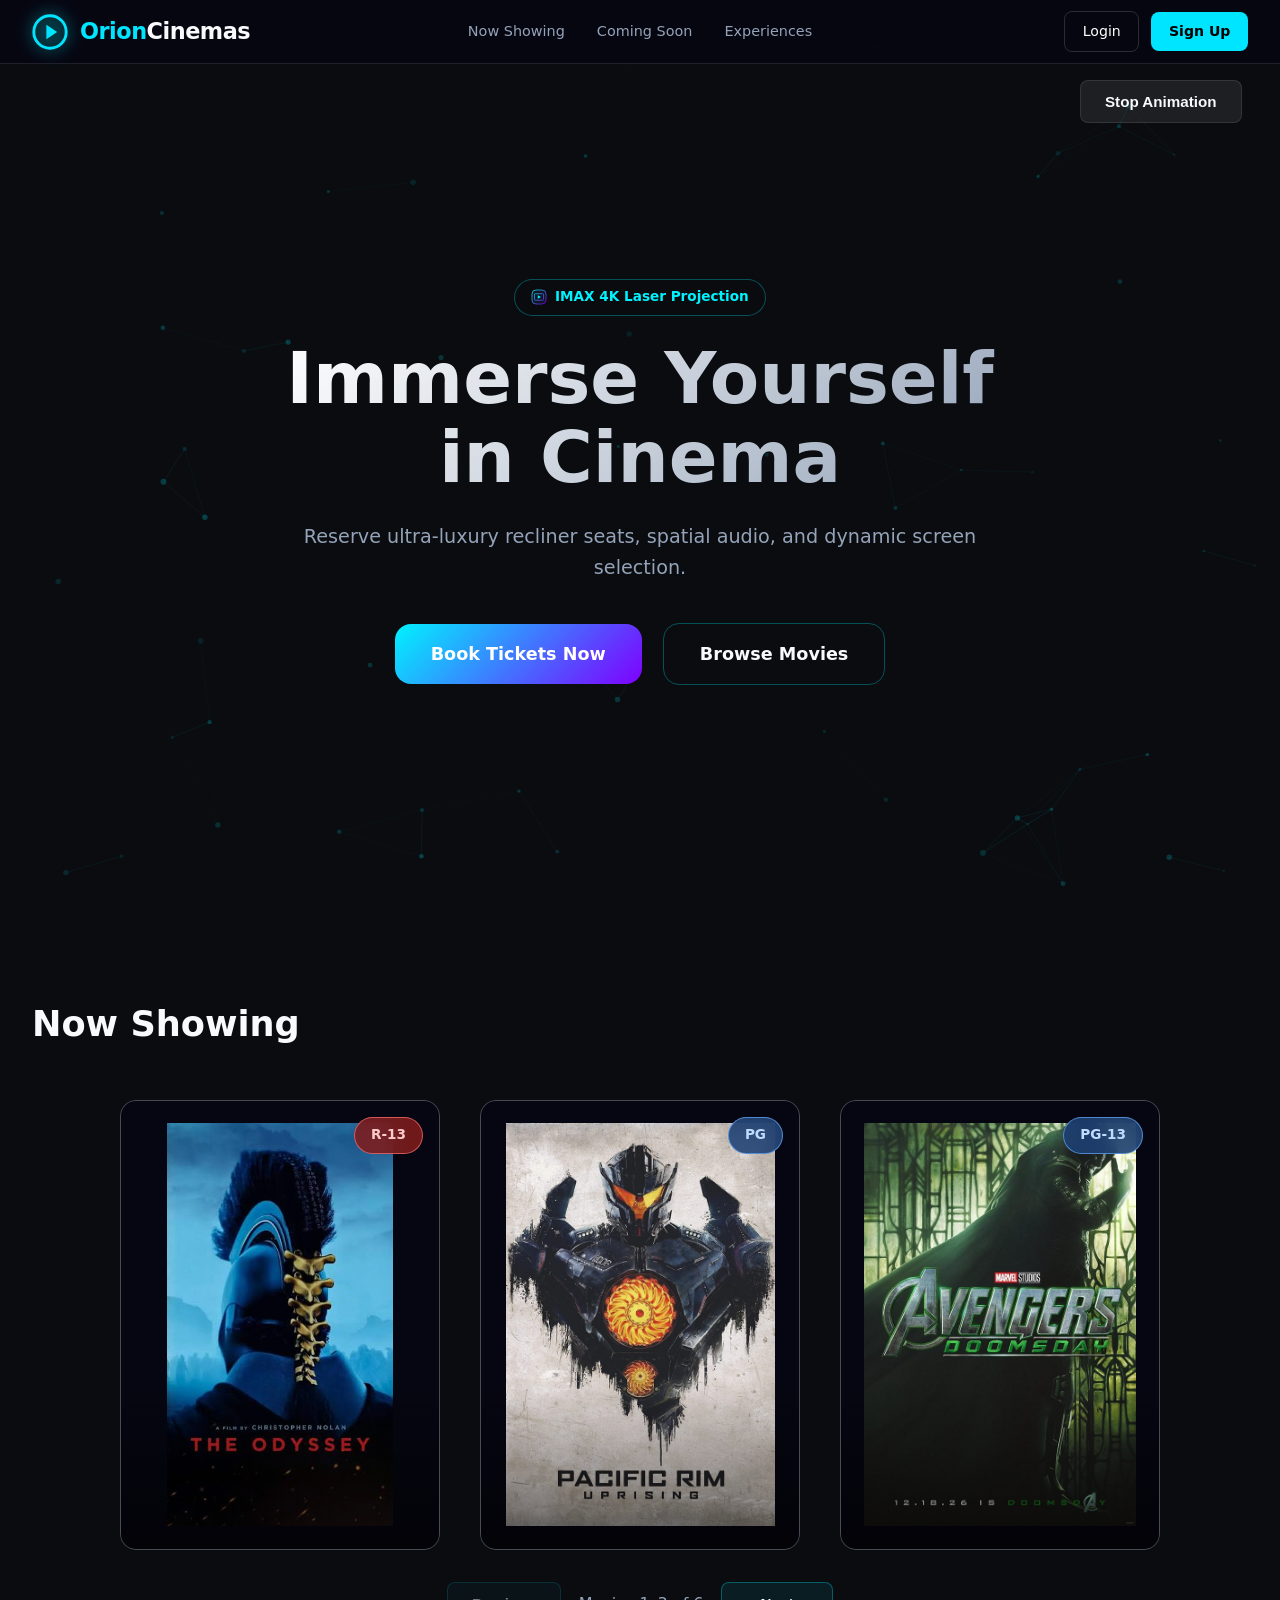
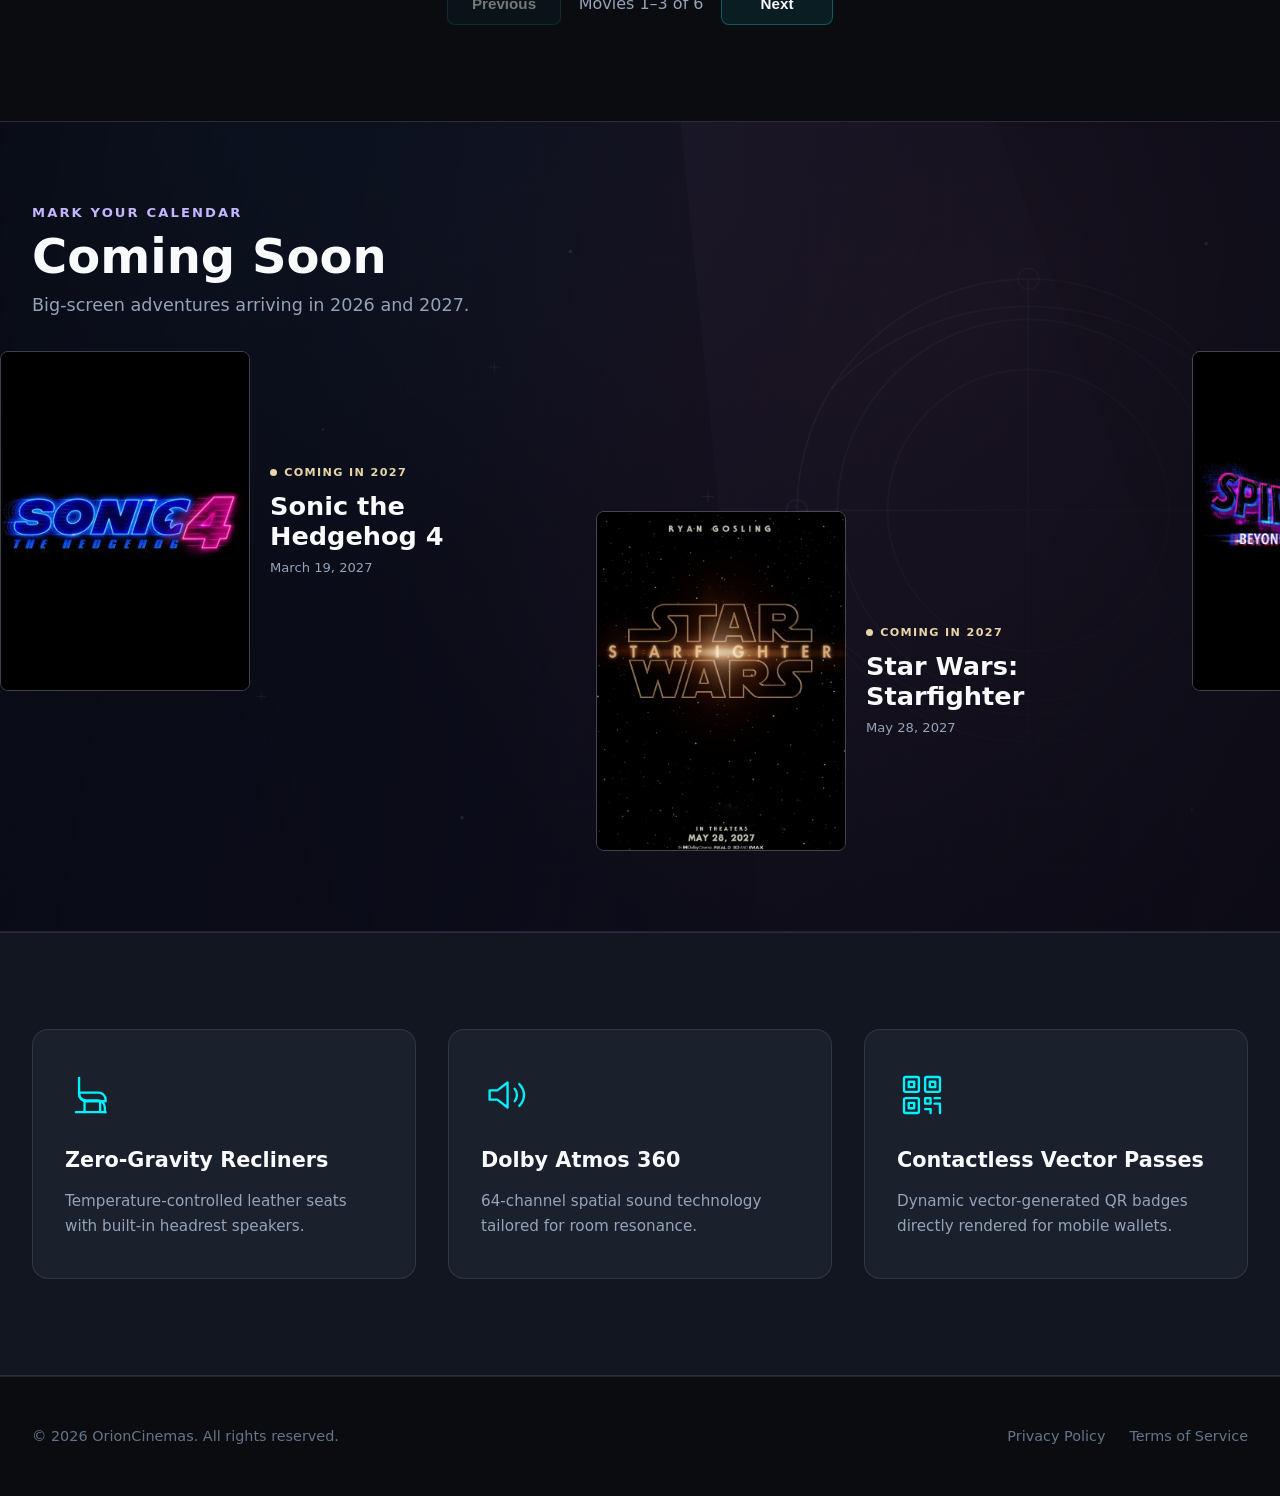
==== commit e05aa7d5: "advanced animations" ====
--- a/index.html
+++ b/index.html
@@ -17,9 +17,18 @@
     <link rel="stylesheet" href="assets/css/main.css">
     <link rel="stylesheet" href="assets/css/animations.css">
     <link rel="stylesheet" href="assets/css/components.css">
+    <link rel="stylesheet" href="assets/css/page-transition.css">
 </head>
 
 <body class="page-landing">
+
+    <div class="page-transition" id="page-transition" role="status" aria-live="polite" aria-hidden="true">
+        <div class="page-transition-brand">
+            <img src="assets/images/vectors/orion-logo.svg" alt="" width="68" height="68">
+            <span><span class="page-transition-highlight">Orion</span>Cinemas</span>
+            <span class="page-transition-message">Opening your cinema experience</span>
+        </div>
+    </div>
 
     <!-- Header & Navigation Bar -->
     <header class="navbar">
@@ -72,15 +81,15 @@
             <canvas id="hero-canvas" class="hero-canvas-bg"></canvas>
         </section>
 
-        <!-- Movie Showcase (Targeted for 3D CSS Transformations) -->
+        <!-- Movie Showcase -->
         <section id="movies" class="movies-showcase">
             <div class="section-header scroll-reveal">
                 <h2>Now Showing</h2>
             </div>
 
             <div class="movie-grid" id="movie-grid">
-                <!-- Movie Card 1 (3D Flip / Tilt Container) -->
-                <article class="movie-card card-3d scroll-reveal" data-movie-page="1">
+                <!-- Movie Card 1 -->
+                <article class="movie-card card-3d scroll-reveal" data-movie-page="1" data-poster="assets/images/graphics/oddysey.jpg" data-hover-image="assets/images/graphics/agamemnon.jpg" tabindex="0">
                     <div class="card-inner">
                         <div class="card-front">
                             <div class="poster-art poster-art-horizon" role="img" aria-label="The Odyssey movie poster">
@@ -89,7 +98,7 @@
                                 <span class="badge badge-tag badge-tag-restricted">R-13</span>
                             </div>
                         </div>
-                        <div class="card-back">
+                        <div class="card-back card-back-odyssey">
                             <h3>The Odyssey</h3>
                             <p class="genre">Now showing</p>
                             <p class="synopsis">Select this movie to see available screening dates and showtimes.</p>
@@ -100,7 +109,7 @@
                 </article>
 
                 <!-- Movie Card 2 -->
-                <article class="movie-card card-3d scroll-reveal" data-movie-page="1">
+                <article class="movie-card card-3d scroll-reveal" data-movie-page="1" data-poster="assets/images/graphics/pacificrim.jpg" data-hover-image="assets/images/graphics/kaiju.png" tabindex="0">
                     <div class="card-inner">
                         <div class="card-front">
                             <div class="poster-art poster-art-starlight" role="img"
@@ -110,7 +119,7 @@
                                 <span class="badge badge-tag badge-tag-blue">PG</span>
                             </div>
                         </div>
-                        <div class="card-back">
+                        <div class="card-back card-back-pacific">
                             <h3>Pacific Rim</h3>
                             <p class="genre">Now showing</p>
                             <p class="synopsis">Select this movie to see available screening dates and showtimes.</p>
@@ -121,7 +130,7 @@
                 </article>
 
                 <!-- Movie Card 3 -->
-                <article class="movie-card card-3d scroll-reveal" data-movie-page="1">
+                <article class="movie-card card-3d scroll-reveal" data-movie-page="1" data-poster="assets/images/graphics/avengers.jpg" data-hover-image="assets/images/graphics/drdoom.jpg" tabindex="0">
                     <div class="card-inner">
                         <div class="card-front">
                             <div class="poster-art poster-art-velocity" role="img"
@@ -131,7 +140,7 @@
                                 <span class="badge badge-tag badge-tag-blue">PG-13</span>
                             </div>
                         </div>
-                        <div class="card-back">
+                        <div class="card-back card-back-avengers">
                             <h3>Avengers: Doomsday</h3>
                             <p class="genre">Now showing</p>
                             <p class="synopsis">Select this movie to see available screening dates and showtimes.</p>
@@ -140,7 +149,7 @@
                         </div>
                     </div>
                 </article>
-                <article class="movie-card card-3d" data-movie-page="2" hidden>
+                <article class="movie-card card-3d" data-movie-page="2" data-poster="assets/images/graphics/toystory.jpg" data-hover-image="assets/images/graphics/toy.png" tabindex="0" hidden>
                     <div class="card-inner">
                         <div class="card-front">
                             <div class="poster-art poster-art-signal" role="img" aria-label="Toy Story 5 movie poster">
@@ -149,7 +158,7 @@
                                 <span class="badge badge-tag badge-tag-blue">G</span>
                             </div>
                         </div>
-                        <div class="card-back">
+                        <div class="card-back card-back-toy">
                             <h3>Toy Story 5</h3>
                             <p class="genre">Now showing</p>
                             <p class="synopsis">Select this movie to see available screening dates and showtimes.</p>
@@ -158,7 +167,7 @@
                         </div>
                     </div>
                 </article>
-                <article class="movie-card card-3d" data-movie-page="2" hidden>
+                <article class="movie-card card-3d" data-movie-page="2" data-poster="assets/images/graphics/residentevil.jpg" data-hover-image="assets/images/graphics/resident.jpg" tabindex="0" hidden>
                     <div class="card-inner">
                         <div class="card-front">
                             <div class="poster-art poster-art-midnight" role="img"
@@ -168,7 +177,7 @@
                                 <span class="badge badge-tag badge-tag-restricted">R-16</span>
                             </div>
                         </div>
-                        <div class="card-back">
+                        <div class="card-back card-back-resident">
                             <h3>New Resident Evil</h3>
                             <p class="genre">Now showing</p>
                             <p class="synopsis">Select this movie to see available screening dates and showtimes.</p>
@@ -177,7 +186,7 @@
                         </div>
                     </div>
                 </article>
-                <article class="movie-card card-3d" data-movie-page="2" hidden>
+                <article class="movie-card card-3d" data-movie-page="2" data-poster="assets/images/graphics/projecthailmary.jpg" data-hover-image="assets/images/graphics/rocky.jpg" tabindex="0" hidden>
                     <div class="card-inner">
                         <div class="card-front">
                             <div class="poster-art poster-art-hailmary" role="img"
@@ -187,7 +196,7 @@
                                 <span class="badge badge-tag badge-tag-blue">PG-13</span>
                             </div>
                         </div>
-                        <div class="card-back">
+                        <div class="card-back card-back-hailmary">
                             <h3>Project Hail Mary</h3>
                             <p class="genre">Now showing</p>
                             <p class="synopsis">Select this movie to see available screening dates and showtimes.</p>
@@ -409,6 +418,8 @@
     <!-- Modular JavaScript Engine Hooks -->
     <script src="assets/js/app.js"></script>
     <script src="assets/js/animation.js"></script>
+    <script src="assets/js/movie-transition.js"></script>
+    <script src="assets/js/page-transition.js"></script>
 </body>
 
 </html>
--- a/assets/css/main.css
+++ b/assets/css/main.css
@@ -144,10 +144,10 @@
 }
 
 .page-landing .animation-toggle {
-    position: absolute;
+    position: fixed;
     top: 80px;
     right: clamp(1rem, 3vw, 2.5rem);
-    z-index: 20;
+    z-index: 999;
 }
 
 @media (max-width: 520px) {
@@ -222,7 +222,7 @@
     gap: 2.5rem;
 }
 
-/* Upcoming films use teaser cards rather than the now-showing flip cards. */
+/* Upcoming films use teaser cards rather than now-showing cards. */
 .page-landing .upcoming-showcase {
     position: relative;
     overflow: hidden;
--- a/assets/css/animations.css
+++ b/assets/css/animations.css
@@ -130,29 +130,20 @@
     opacity: 1;
 }
 
-/* 3D CSS Card Transformations */
+/* Movie card image and detail transitions */
 .page-landing .movie-card {
     opacity: 1;
     transform: scale(1);
     transition: opacity 0.24s ease, transform 0.24s ease;
 }
 
-.page-landing .card-3d {
-    perspective: 1200px;
-    background: transparent;
-}
-
 .page-landing .card-inner {
     position: relative;
     width: 100%;
     height: 450px;
-    transition: transform 0.8s ease-in-out;
-    transform-style: preserve-3d;
     border-radius: var(--radius-md);
-}
-
-.page-landing .card-3d:hover .card-inner {
-    transform: rotateY(180deg);
+    overflow: hidden;
+    background: var(--bg-surface);
 }
 
 .page-landing .card-front,
@@ -160,8 +151,6 @@
     position: absolute;
     width: 100%;
     height: 100%;
-    backface-visibility: hidden;
-    -webkit-backface-visibility: hidden;
     border-radius: var(--radius-md);
     overflow: hidden;
     border: 1px solid var(--border-subtle);
@@ -172,14 +161,80 @@
 }
 
 .page-landing .card-back {
-    background: linear-gradient(145deg, var(--bg-surface) 0%, var(--bg-secondary) 100%);
-    transform: rotateY(180deg);
+    isolation: isolate;
     padding: 2rem;
     display: flex;
     flex-direction: column;
     justify-content: center;
     align-items: flex-start;
-    box-shadow: 0 20px 40px rgba(0, 0, 0, 0.6);
+    pointer-events: none;
+}
+
+.page-landing .card-back::before {
+    position: absolute;
+    inset: 0;
+    z-index: -1;
+    content: '';
+    background: linear-gradient(180deg, rgba(6, 8, 15, 0.25), rgba(6, 8, 15, 0.82)), var(--card-hover-image) center / cover no-repeat;
+    opacity: 0;
+    transition: opacity 1.2s ease-out;
+}
+
+.page-landing .card-back > :not(.movie-transition-canvas) {
+    position: relative;
+    z-index: 1;
+    opacity: 0;
+    transform: translateY(12px);
+    transition: opacity 0.3s ease, transform 0.3s ease;
+    text-shadow: 0 1px 5px rgba(0, 0, 0, 0.8);
+}
+
+.page-landing .movie-transition-canvas {
+    position: absolute;
+    inset: 0;
+    width: 100%;
+    height: 100%;
+    pointer-events: none;
+}
+
+.page-landing .movie-card:is(:hover, :focus-within) .card-back::before {
+    opacity: 1;
+    transition-duration: 1.6s;
+}
+
+.page-landing .movie-card:is(:hover, :focus-within) .card-back > :not(.movie-transition-canvas) {
+    opacity: 1;
+    transform: translateY(0);
+}
+
+.page-landing .movie-card:is(:hover, :focus-within) .card-back h3 {
+    transition-delay: 0.9s;
+}
+
+.page-landing .movie-card:is(:hover, :focus-within) .card-back .genre {
+    transition-delay: 1s;
+}
+
+.page-landing .movie-card:is(:hover, :focus-within) .card-back .synopsis {
+    transition-delay: 1.1s;
+}
+
+.page-landing .movie-card:is(:hover, :focus-within) .card-back .btn-card-action {
+    transition: opacity 0.3s ease 1.25s, transform 0.3s ease 1.25s, scale 0.25s ease;
+    pointer-events: auto;
+}
+
+.page-landing .card-back .btn-card-action {
+    transition: opacity 0.3s ease, transform 0.3s ease, scale 0.25s ease;
+}
+
+.page-landing .movie-card:is(:hover, :focus-within) .card-back .btn-card-action:is(:hover, :focus-visible) {
+    scale: 1.04;
+}
+
+.page-landing .movie-card:focus-visible {
+    outline: 2px solid var(--accent-cyan);
+    outline-offset: 4px;
 }
 
 /* 2D Matrix Transformation Effect */
@@ -237,34 +292,17 @@
         transition: none;
     }
 
-    .page-landing .card-3d {
-        perspective: none;
-    }
-
-    .page-landing .card-inner {
-        height: auto;
-        transform-style: flat;
-        transition: none;
-    }
-
-    .page-landing .card-3d:hover .card-inner {
+    .page-landing .card-back::before,
+    .page-landing .card-back > :not(.movie-transition-canvas) {
+        transition: none !important;
+    }
+
+    .page-landing .card-back > :not(.movie-transition-canvas) {
         transform: none;
     }
 
-    .page-landing .card-front,
-    .page-landing .card-back {
-        position: relative;
-        height: auto;
-        backface-visibility: visible;
-        -webkit-backface-visibility: visible;
-    }
-
-    .page-landing .card-front {
-        height: 450px;
-    }
-
-    .page-landing .card-back {
-        transform: none;
+    .page-landing .movie-card:is(:hover, :focus-within) .card-back .btn-card-action:is(:hover, :focus-visible) {
+        scale: none;
     }
 
     .page-landing .scroll-reveal {
--- a/assets/css/components.css
+++ b/assets/css/components.css
@@ -277,6 +277,30 @@
     background-color: #060612;
 }
 
+.page-landing .card-back-odyssey {
+    --card-hover-image: url("../images/graphics/agamemnon.jpg");
+}
+
+.page-landing .card-back-pacific {
+    --card-hover-image: url("../images/graphics/kaiju.png");
+}
+
+.page-landing .card-back-avengers {
+    --card-hover-image: url("../images/graphics/drdoom.jpg");
+}
+
+.page-landing .card-back-toy {
+    --card-hover-image: url("../images/graphics/toy.png");
+}
+
+.page-landing .card-back-resident {
+    --card-hover-image: url("../images/graphics/resident.jpg");
+}
+
+.page-landing .card-back-hailmary {
+    --card-hover-image: url("../images/graphics/rocky.jpg");
+}
+
 /* Keep each portrait poster proportional and slightly inset within its card. */
 .page-landing .poster-art-horizon,
 .page-landing .poster-art-starlight,
@@ -393,13 +417,13 @@
 
 .page-landing .card-back .genre {
     font-size: 0.85rem;
-    color: var(--text-dim);
+    color: #cbd5e1;
     margin-bottom: 1rem;
 }
 
 .page-landing .card-back .synopsis {
     font-size: 0.95rem;
-    color: var(--text-muted);
+    color: #e2e8f0;
     line-height: 1.5;
 }
 
--- a/assets/css/page-transition.css
+++ b/assets/css/page-transition.css
@@ -0,0 +1,118 @@
+.page-transition {
+    position: fixed;
+    inset: 0;
+    z-index: 9999;
+    display: grid;
+    place-items: center;
+    padding: 2rem;
+    background: radial-gradient(circle at center, #172139 0%, #080b14 70%);
+    opacity: 0;
+    visibility: hidden;
+    pointer-events: none;
+    overflow: hidden;
+    transition: opacity 0.5s ease, visibility 0s linear 0.5s;
+}
+
+.page-transition.is-active {
+    opacity: 1;
+    visibility: visible;
+    pointer-events: auto;
+    transition: opacity 0.5s ease;
+}
+
+.page-transition-brand {
+    position: relative;
+    z-index: 1;
+    display: flex;
+    flex-direction: column;
+    align-items: center;
+    gap: 0.6rem;
+    color: #f8fafc;
+    text-align: center;
+    font-size: clamp(1.5rem, 5vw, 2.2rem);
+    font-weight: 800;
+    letter-spacing: -0.04em;
+    opacity: 0;
+    transform: translateY(12px) scale(0.96);
+    transition: opacity 0.6s ease 0.1s, transform 0.6s cubic-bezier(0.22, 1, 0.36, 1) 0.1s;
+}
+
+.page-transition.is-active .page-transition-brand {
+    opacity: 1;
+    transform: translateY(0) scale(1);
+}
+
+.page-transition-brand img {
+    filter: drop-shadow(0 0 16px rgba(0, 229, 255, 0.45));
+}
+
+.page-transition-highlight {
+    color: #00e5ff;
+}
+
+.page-transition-message {
+    color: #94a3b8;
+    font-size: 0.85rem;
+    font-weight: 400;
+    letter-spacing: 0.04em;
+}
+
+.page-transition.is-signup {
+    background: radial-gradient(ellipse at center, #281747 0%, #080b14 70%);
+}
+
+.page-transition.is-signup::before,
+.page-transition.is-signup::after {
+    content: "";
+    position: absolute;
+    width: min(85vw, 600px);
+    height: 1px;
+    background: linear-gradient(90deg, transparent, #b997ff, transparent);
+    box-shadow: 0 0 18px rgba(175, 131, 255, 0.7);
+    opacity: 0;
+    transform: scaleX(0.2);
+}
+
+.page-transition.is-signup::before {
+    top: calc(50% - 130px);
+}
+
+.page-transition.is-signup::after {
+    top: calc(50% + 130px);
+}
+
+.page-transition.is-signup.is-active::before,
+.page-transition.is-signup.is-active::after {
+    animation: signup-light-sweep 1.8s ease-out both;
+}
+
+.page-transition.is-signup .page-transition-brand {
+    transform: translateY(20px) scale(0.9);
+    transition: opacity 1.3s ease 0.2s, transform 1.3s cubic-bezier(0.22, 1, 0.36, 1) 0.2s;
+}
+
+.page-transition.is-signup.is-active .page-transition-brand {
+    transform: translateY(0) scale(1);
+}
+
+.page-transition.is-signup .page-transition-brand img {
+    filter: drop-shadow(0 0 20px rgba(185, 151, 255, 0.8));
+}
+
+@keyframes signup-light-sweep {
+    0% { opacity: 0; transform: scaleX(0.2); }
+    45% { opacity: 0.9; }
+    100% { opacity: 0.35; transform: scaleX(1); }
+}
+
+@media (prefers-reduced-motion: reduce) {
+    .page-transition,
+    .page-transition-brand {
+        transition: none;
+    }
+
+    .page-transition.is-signup.is-active::before,
+    .page-transition.is-signup.is-active::after {
+        animation: none;
+    }
+}
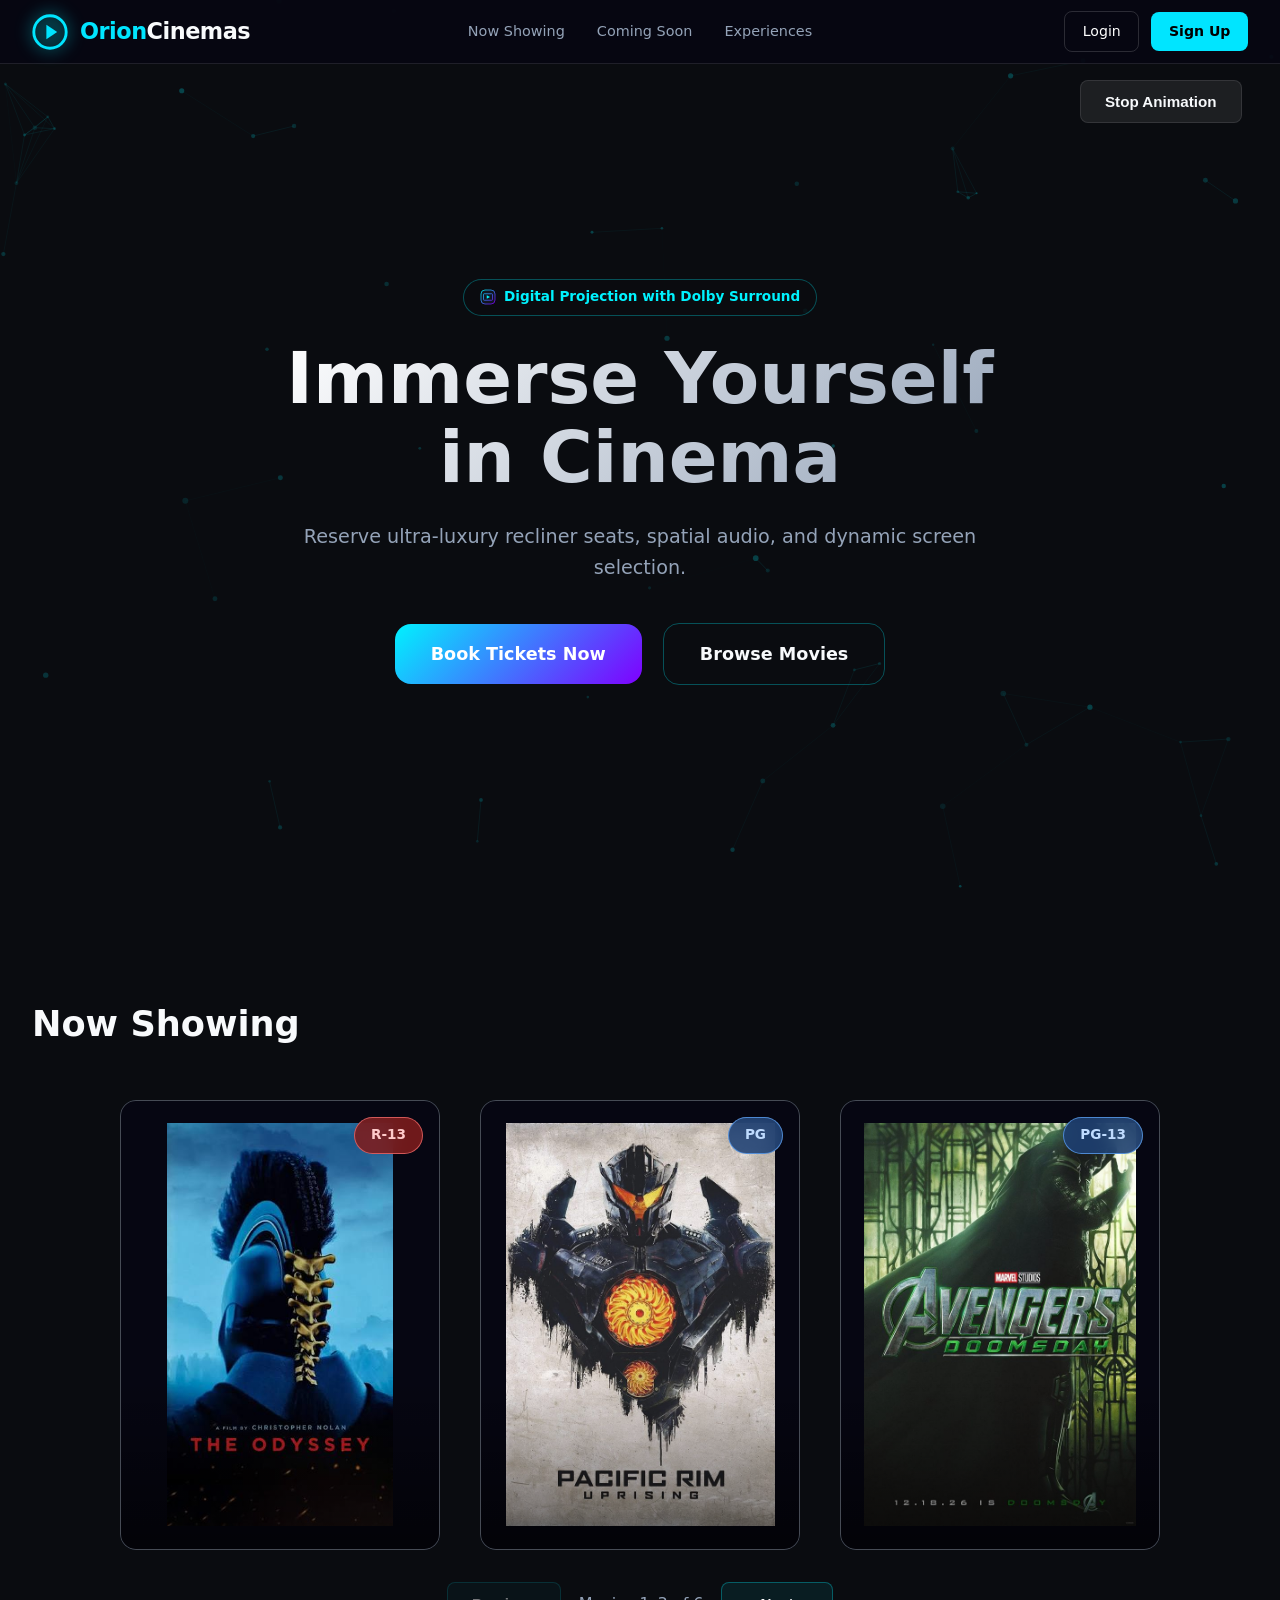
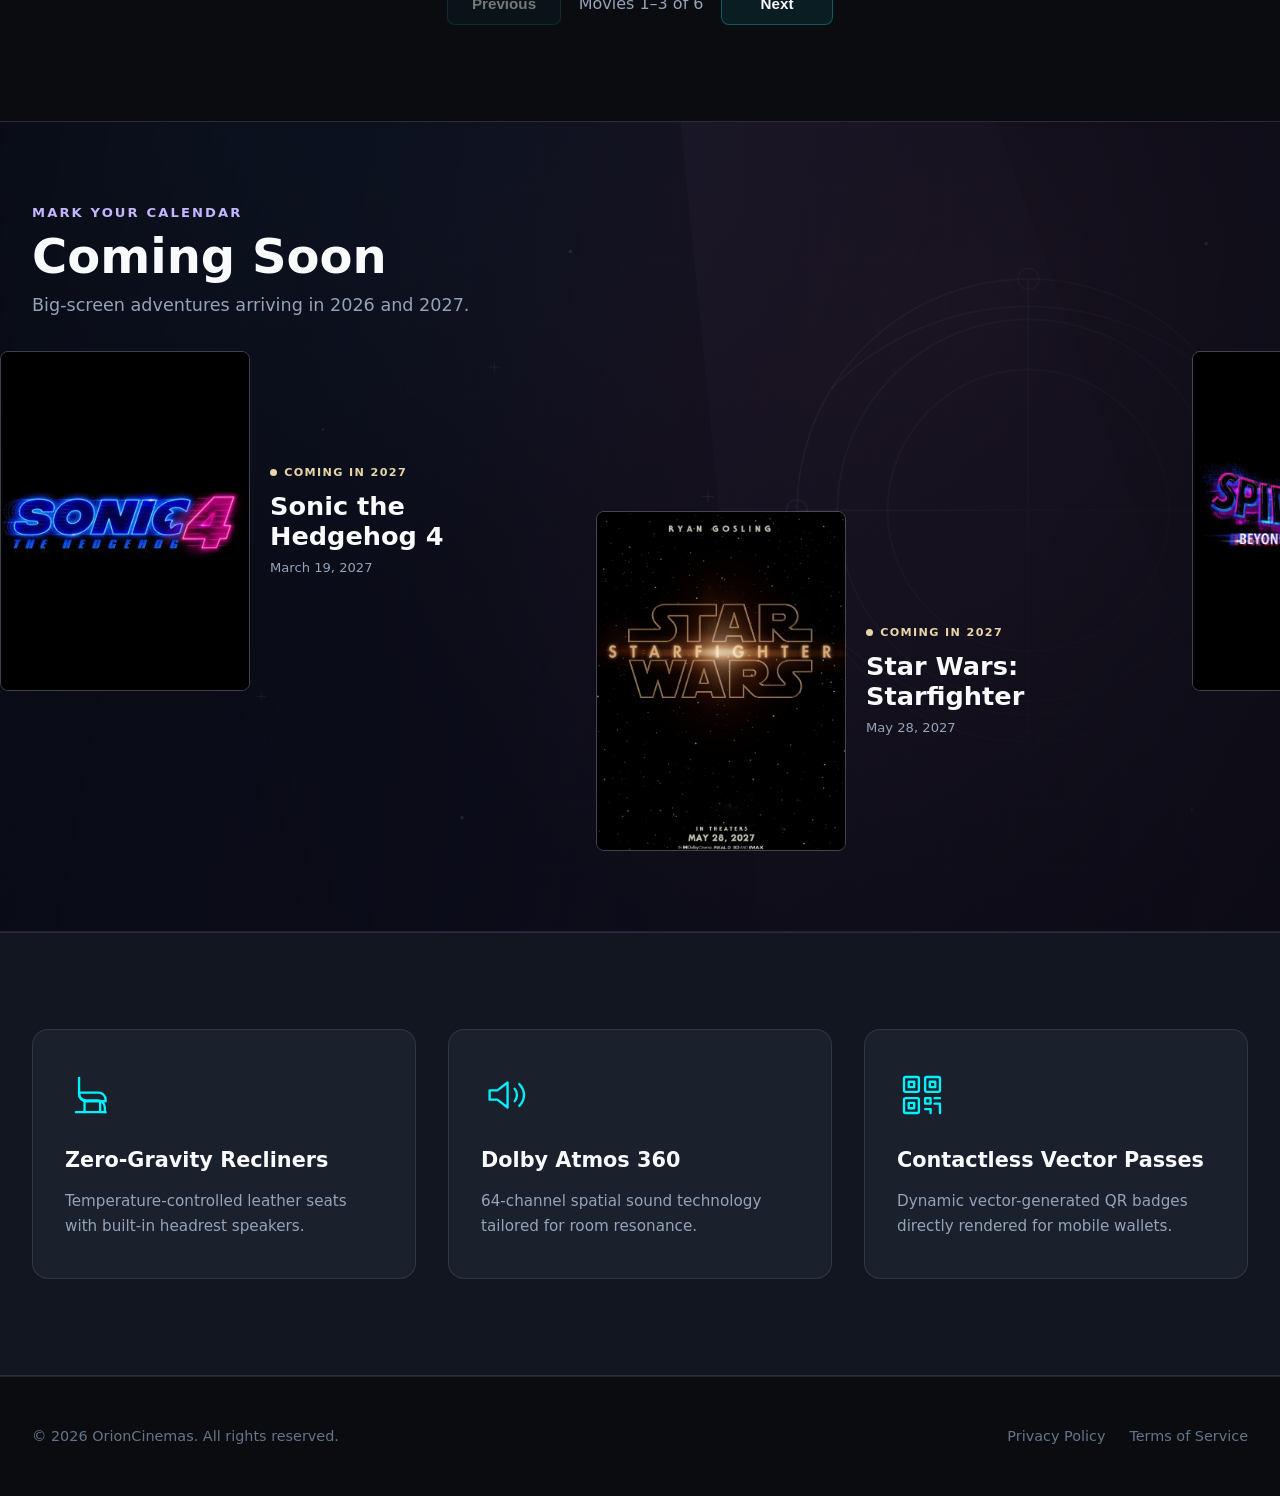
==== commit 3aa08345: "add animation to caption" ====
--- a/index.html
+++ b/index.html
@@ -64,7 +64,7 @@
                 <div class="badge-wrapper scroll-reveal">
                     <span class="badge">
                         <img src="assets/images/vectors/cinema-badge.svg" alt="OrionCinemas badge" class="badge-icon">
-                        IMAX 4K Laser Projection
+                        Digital Projection with Dolby Surround
                     </span>
                 </div>
                 <h1 class="hero-title scroll-reveal">Immerse Yourself in Cinema</h1>
--- a/assets/css/animations.css
+++ b/assets/css/animations.css
@@ -55,6 +55,18 @@
     }
 }
 
+@keyframes cinepulseLandingBadgeSheen {
+    0%,
+    18% {
+        background-position: -120% 0;
+    }
+
+    42%,
+    100% {
+        background-position: 120% 0;
+    }
+}
+
 @keyframes cinepulseLandingFloatHero {
     0% {
         transform: translateY(0px) scale(1);
@@ -95,6 +107,10 @@
 
 .page-landing.motion-paused .upcoming-track,
 .page-landing .upcoming-marquee.is-offscreen .upcoming-track {
+    animation-play-state: paused;
+}
+
+.page-landing.motion-paused .badge {
     animation-play-state: paused;
 }
 
@@ -249,6 +265,11 @@
 }
 
 @media (prefers-reduced-motion: reduce) {
+
+    .page-landing .badge {
+        animation: none;
+        background-position: -120% 0;
+    }
 
     .page-landing .upcoming-track {
         animation: none;
--- a/assets/css/components.css
+++ b/assets/css/components.css
@@ -142,13 +142,18 @@
     display: inline-flex;
     align-items: center;
     gap: 0.5rem;
+    background-color: rgba(10, 12, 16, 0.6);
+    background-image: linear-gradient(110deg, transparent 38%, rgba(255, 255, 255, 0.26) 50%, transparent 62%);
+    background-repeat: no-repeat;
+    background-position: -120% 0;
+    background-size: 220% 100%;
     padding: 0.4rem 1rem;
     border-radius: 50px;
     font-size: 0.85rem;
     font-weight: 600;
-    background: rgba(10, 12, 16, 0.6);
     border: 1px solid var(--border-glow);
     color: var(--accent-cyan);
+    animation: cinepulseLandingBadgeSheen 4s ease-in-out infinite;
 }
 
 .page-landing .badge-icon {
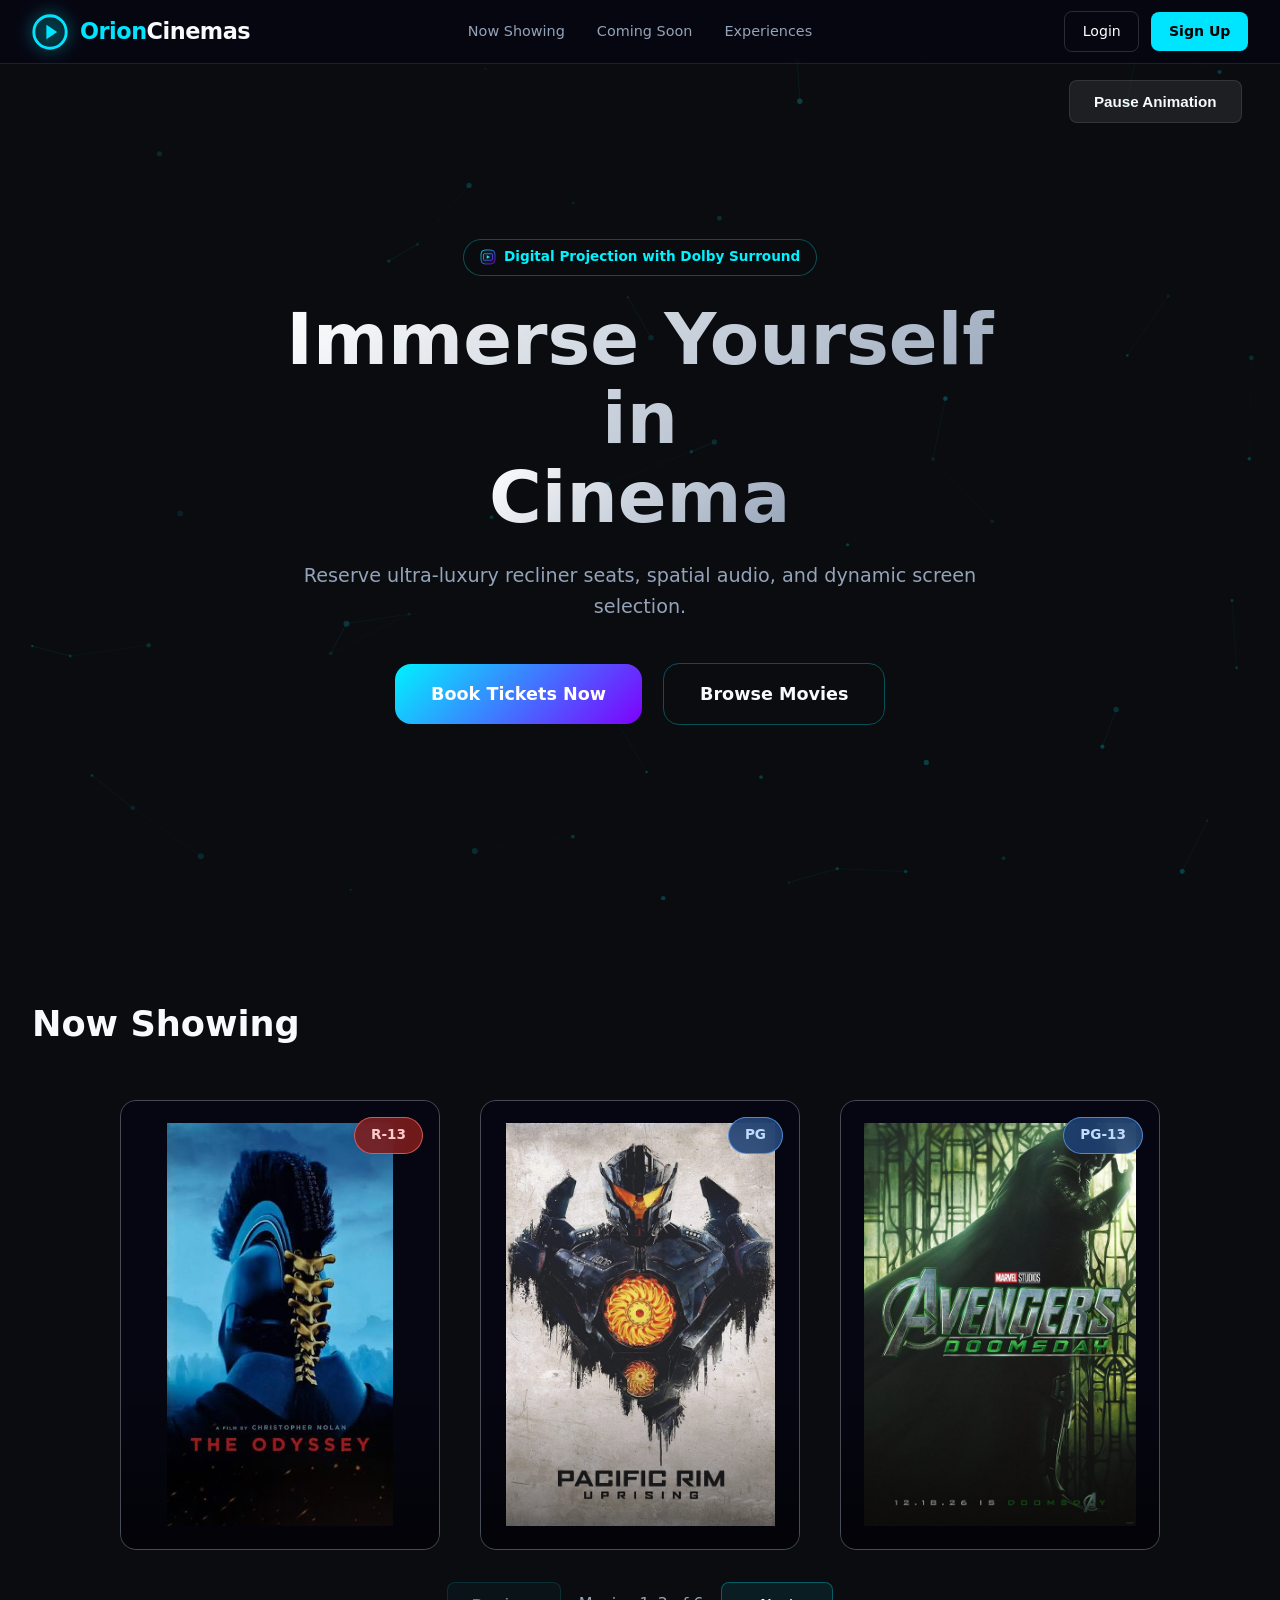
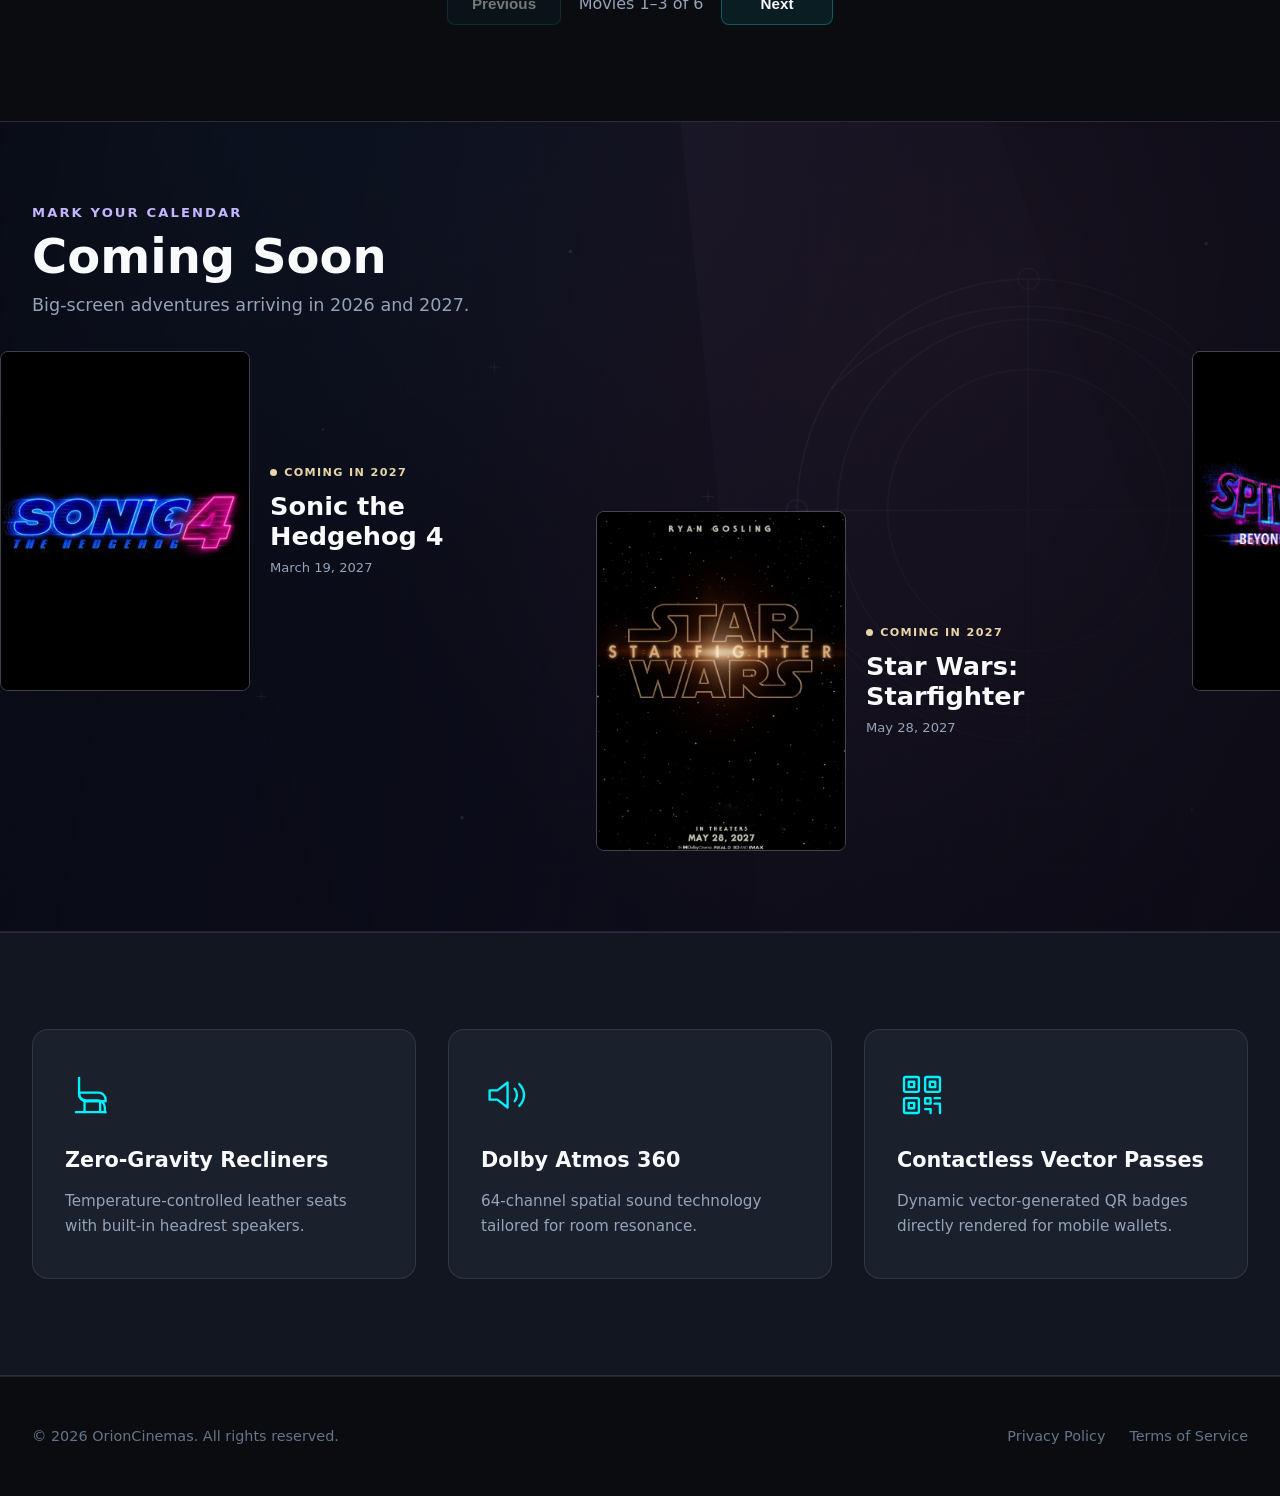
==== commit 9decb8f7: "modified animations" ====
--- a/index.html
+++ b/index.html
@@ -67,13 +67,13 @@
                         Digital Projection with Dolby Surround
                     </span>
                 </div>
-                <h1 class="hero-title scroll-reveal">Immerse Yourself in Cinema</h1>
+                <h1 class="hero-title"><span class="hero-title-intro scroll-reveal">Immerse Yourself in</span> <span class="hero-title-cinema scroll-reveal">Cinema</span></h1>
                 <p class="hero-subtitle scroll-reveal">Reserve ultra-luxury recliner seats, spatial audio, and dynamic
                     screen selection.</p>
 
-                <div class="hero-cta-group scroll-reveal">
-                    <a href="login.html?next=dashboard.html" class="btn btn-hero btn-pulse">Book Tickets Now</a>
-                    <a href="#movies" class="btn btn-outline">Browse Movies</a>
+                <div class="hero-cta-group">
+                    <span class="hero-cta-reveal scroll-reveal"><a href="login.html?next=dashboard.html" class="btn btn-hero btn-pulse">Book Tickets Now</a></span>
+                    <span class="hero-cta-reveal scroll-reveal"><a href="#movies" class="btn btn-outline">Browse Movies</a></span>
                 </div>
             </div>
 
--- a/assets/css/main.css
+++ b/assets/css/main.css
@@ -1,8 +1,3 @@
-/* ==========================================================
-   OrionCinemas | Main Stylesheet & Design Tokens
-   ========================================================== */
-
-
 /* ==========================================================
    Shared Theme & Landing Page Block
    Defines design tokens used across the site and the landing
@@ -177,6 +172,10 @@
     font-weight: 900;
     line-height: 1.1;
     margin: 1.5rem 0;
+}
+
+.page-landing .hero-title span {
+    display: inline-block;
     background: linear-gradient(135deg, #ffffff 0%, var(--text-muted) 100%);
     -webkit-background-clip: text;
     background-clip: text;
--- a/assets/css/animations.css
+++ b/assets/css/animations.css
@@ -1,12 +1,7 @@
-/* ==========================================================
-   OrionCinemas | Custom Keyframes & Transform Orchestration
-   ========================================================== */
-
 /* ==========================================================
    Landing Page Animation Block
    Defines the landing page's keyframes, animated SVG badges,
    3D card transforms, 2D matrix hover effect, and reduced-motion rules.
-   Motion uses opacity and transform.
    ========================================================== */
 
 /* Keyframe Animations */
@@ -353,6 +348,16 @@
     transform: translateY(0);
 }
 
+.page-landing .hero-cta-reveal {
+    display: inline-block;
+}
+
+.page-landing .hero-cta-reveal:focus-within {
+    opacity: 1;
+    transform: none;
+    transition: none;
+}
+
 /* Movie card with scale */
 .page-landing .movie-card.scroll-reveal {
     opacity: 0;
@@ -366,19 +371,20 @@
 
 /* Hero Section Staggers ("Immerse Yourself in Cinema") */
 .page-landing .hero-content .badge-wrapper.scroll-reveal {
-    transition-delay: 0.05s;
-}
-
-.page-landing .hero-content .hero-title.scroll-reveal {
-    transition-delay: 0.15s;
+    transition-delay: 0s;
+}
+
+.page-landing .hero-content .hero-title-intro.scroll-reveal,
+.page-landing .hero-content .hero-title-cinema.scroll-reveal {
+    transition-delay: 1s;
 }
 
 .page-landing .hero-content .hero-subtitle.scroll-reveal {
-    transition-delay: 0.25s;
-}
-
-.page-landing .hero-content .hero-cta-group.scroll-reveal {
-    transition-delay: 0.35s;
+    transition-delay: 2s;
+}
+
+.page-landing .hero-content .hero-cta-reveal.scroll-reveal {
+    transition-delay: 3s;
 }
 
 /* Now Showing Section Staggers */
--- a/assets/css/components.css
+++ b/assets/css/components.css
@@ -1,7 +1,3 @@
-/* ==========================================================
-   OrionCinemas | Modular UI Components (Buttons, Badges, Cards)
-   ========================================================== */
-
 /* ==========================================================
    Landing Page Block
    Styles landing-page buttons, movie pagination and cards, feature
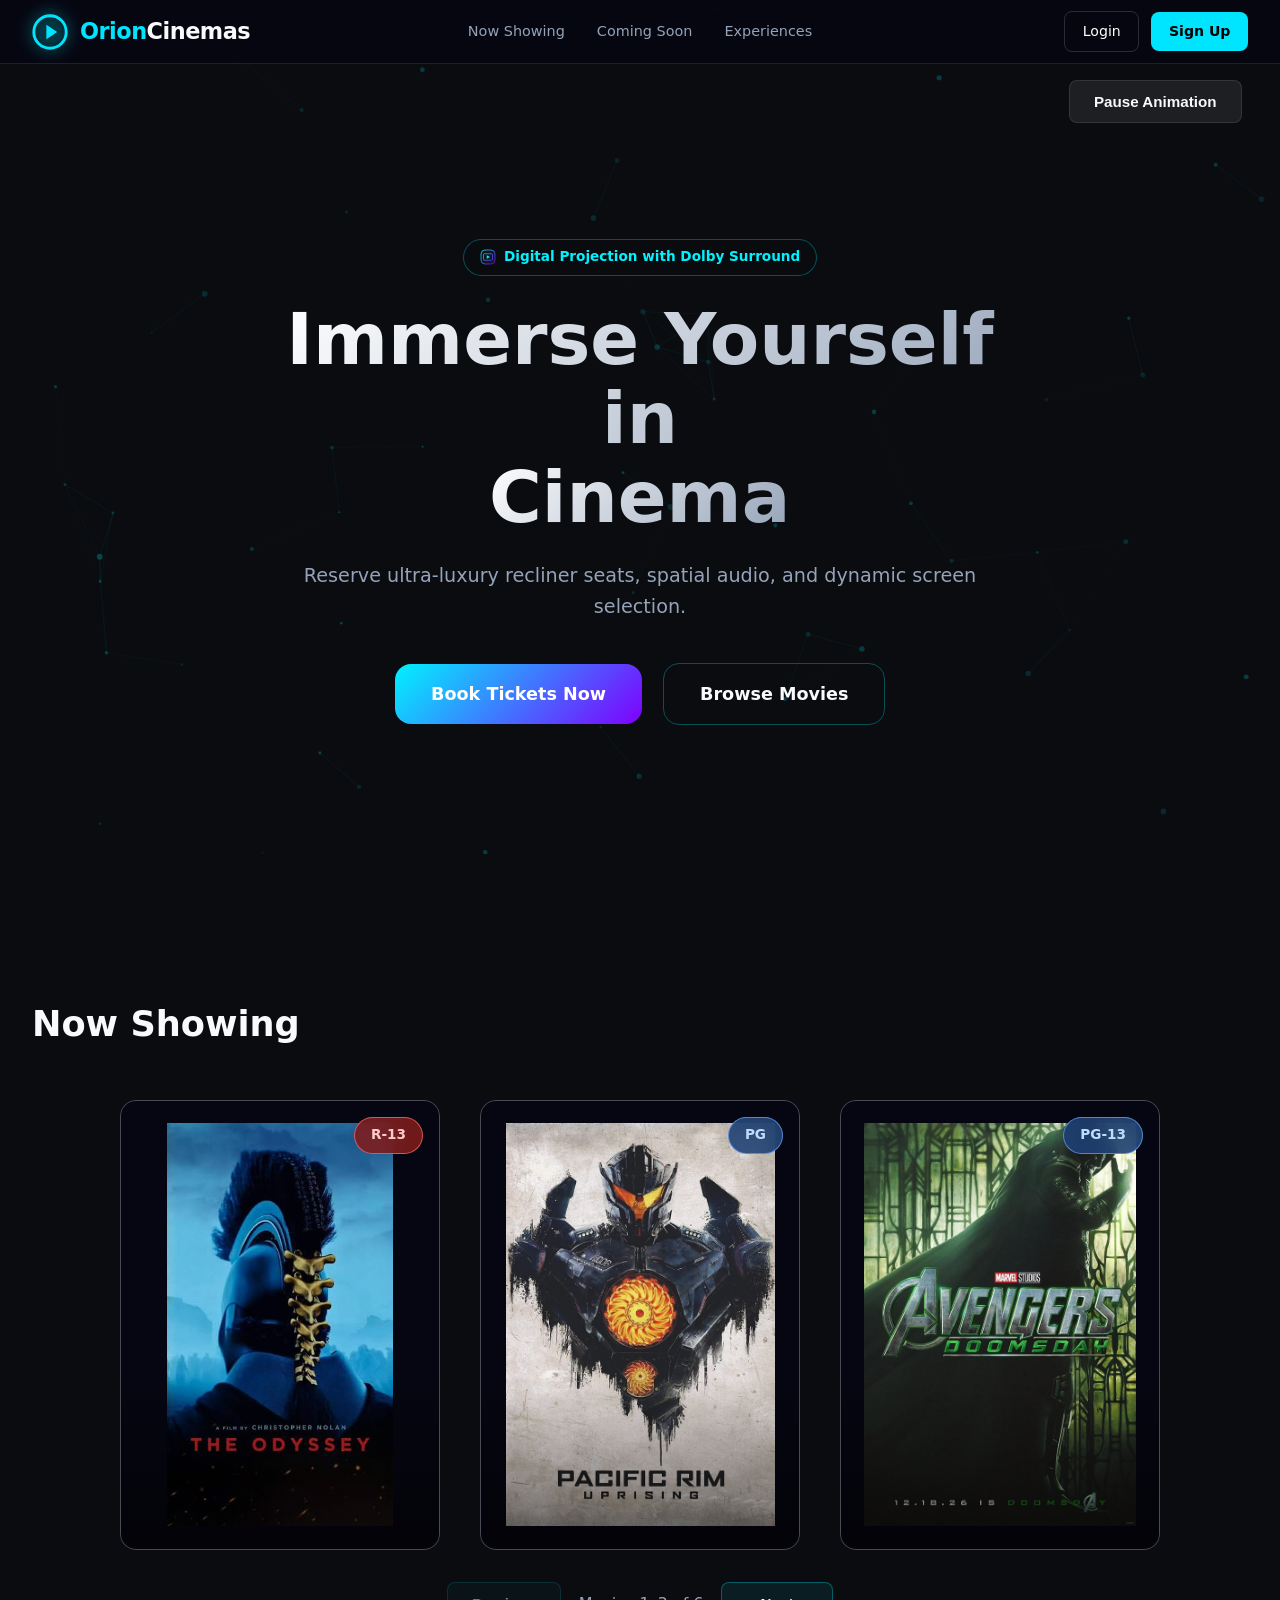
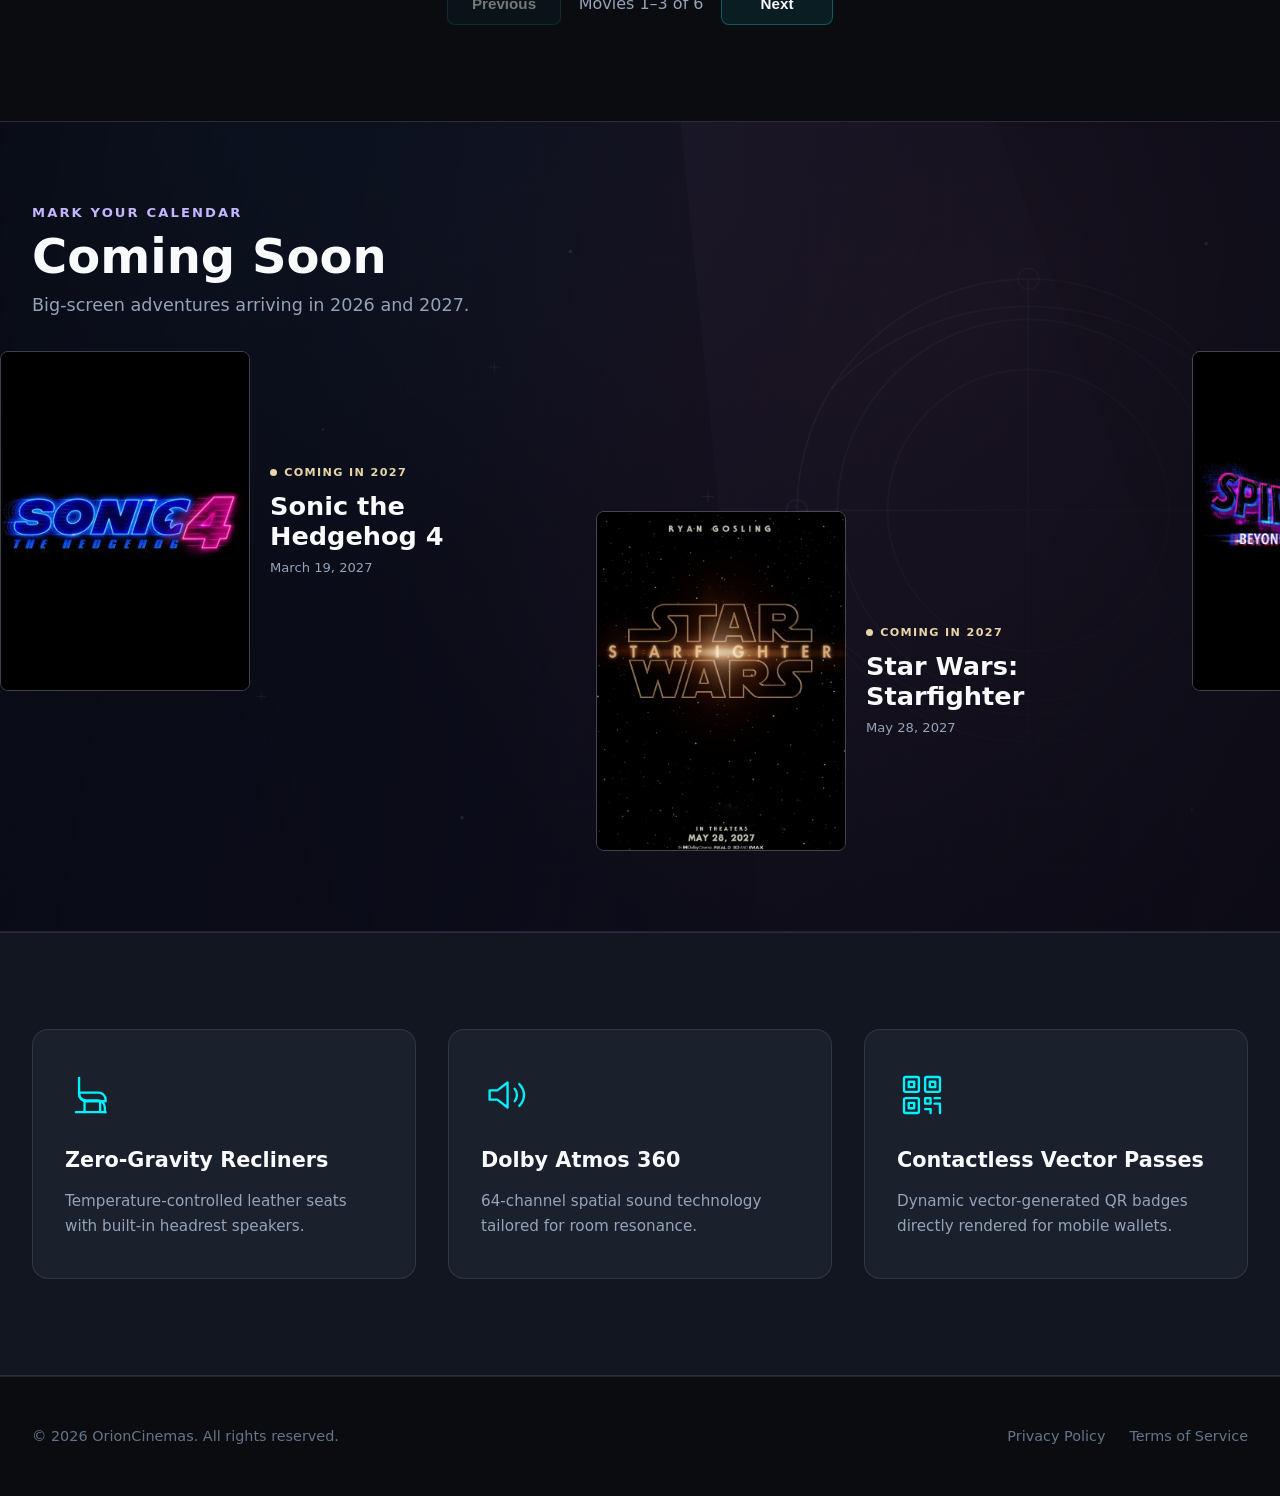
==== commit 8865dff6: "modified animations" ====
--- a/index.html
+++ b/index.html
@@ -54,7 +54,6 @@
 
     <!-- Main Content Area -->
     <main>
-        <!-- High-Impact Hero Section with Canvas Hook -->
         <section class="hero-section">
             <div class="hero-overlay"></div>
             <button type="button" class="btn btn-secondary animation-toggle" id="animation-toggle" aria-pressed="false">
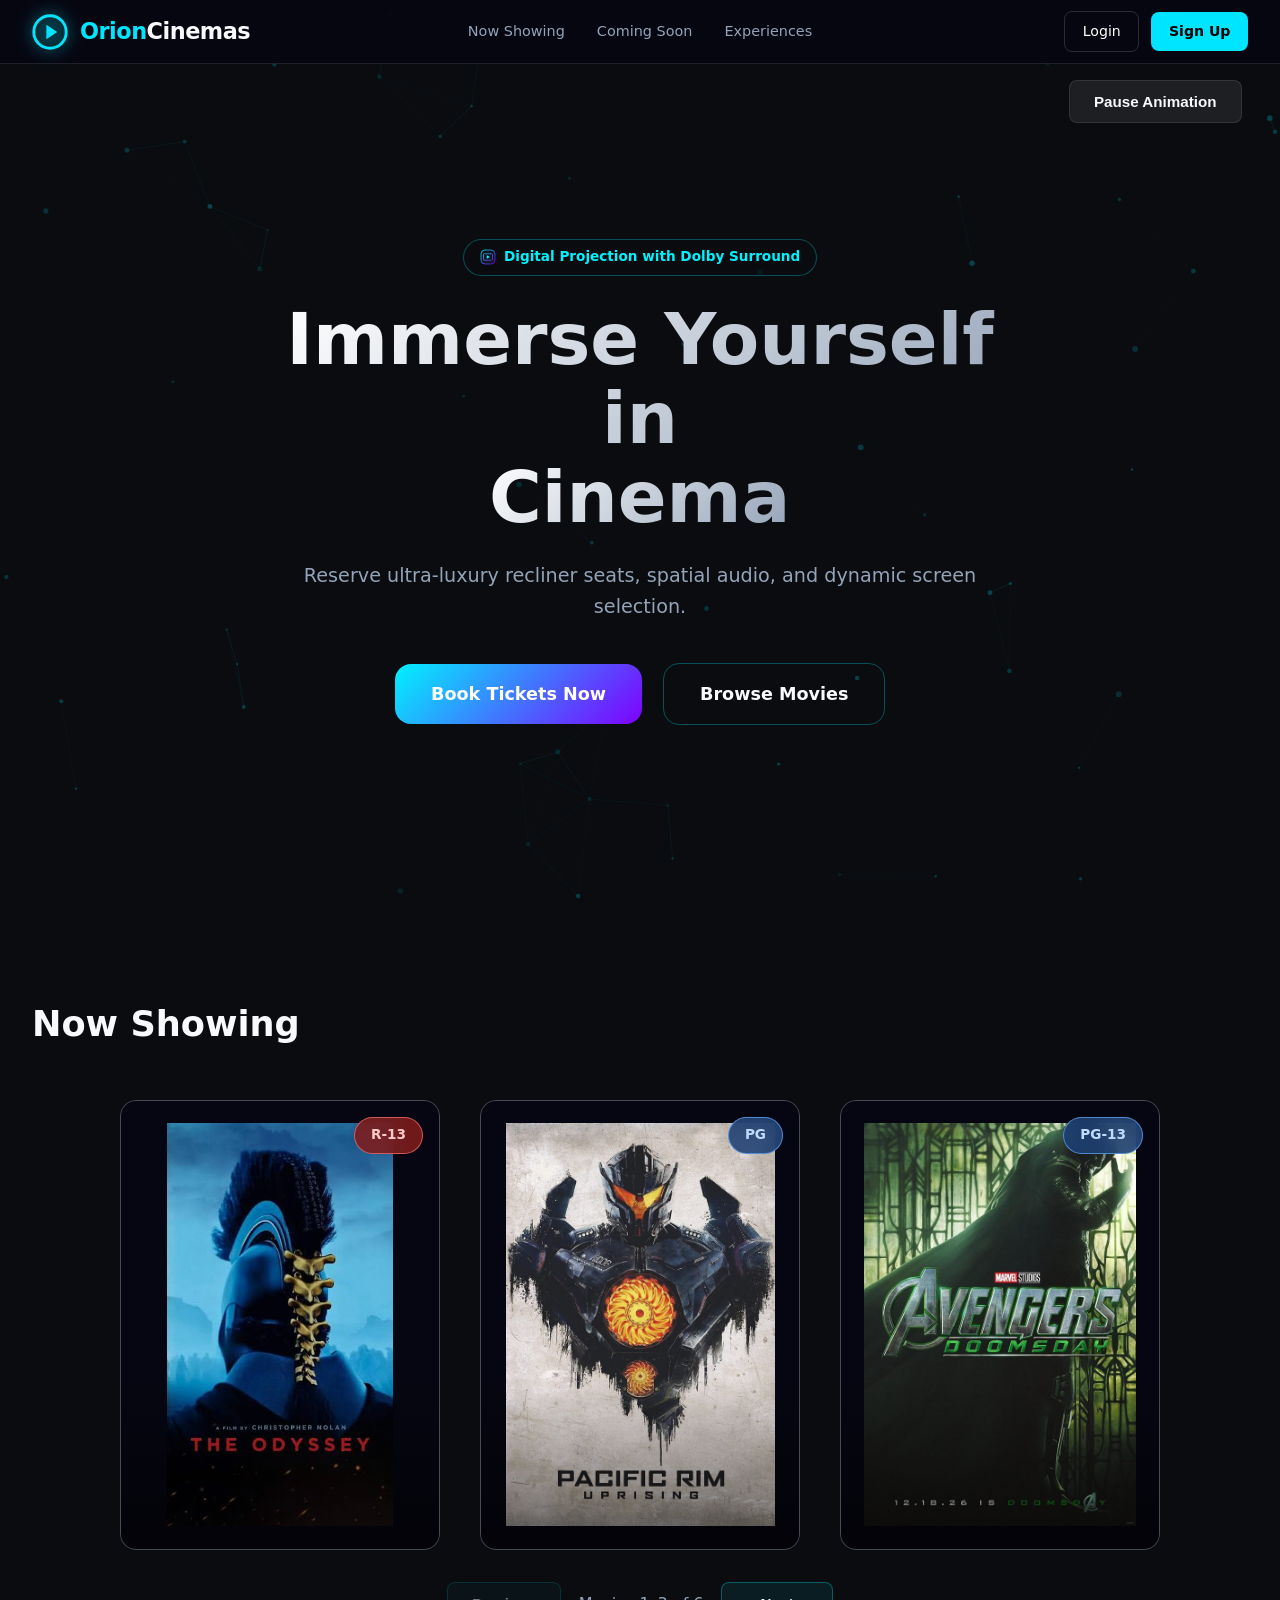
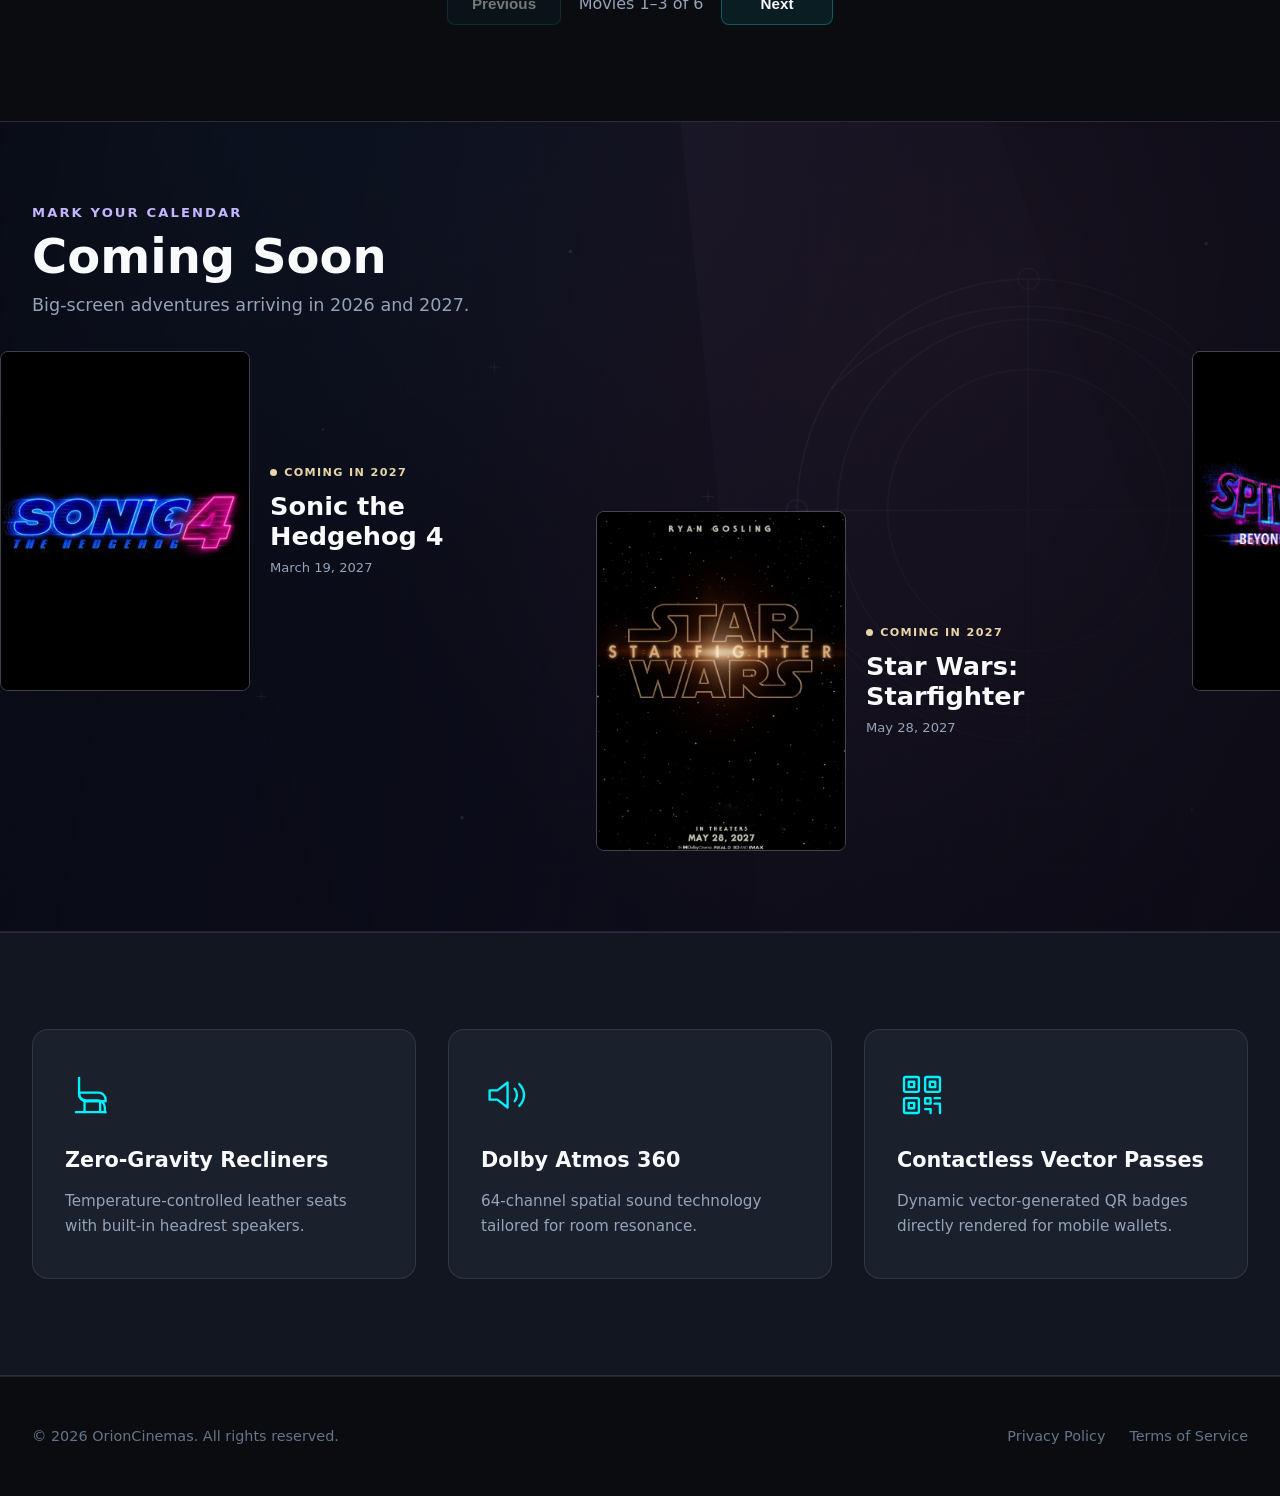
==== commit 3d4cc0b4: "modified animations" ====
--- a/index.html
+++ b/index.html
@@ -13,7 +13,6 @@
         }
     </script>
 
-    <!-- Modular Stylesheet Integration -->
     <link rel="stylesheet" href="assets/css/main.css">
     <link rel="stylesheet" href="assets/css/animations.css">
     <link rel="stylesheet" href="assets/css/components.css">
@@ -30,7 +29,6 @@
         </div>
     </div>
 
-    <!-- Header & Navigation Bar -->
     <header class="navbar">
         <div class="nav-container">
             <a href="index.html" class="brand-logo">
@@ -52,7 +50,6 @@
         </div>
     </header>
 
-    <!-- Main Content Area -->
     <main>
         <section class="hero-section">
             <div class="hero-overlay"></div>
@@ -76,18 +73,16 @@
                 </div>
             </div>
 
-            <!-- Background HTML Canvas for Particle/Grid Keyframe Animations -->
             <canvas id="hero-canvas" class="hero-canvas-bg"></canvas>
         </section>
 
-        <!-- Movie Showcase -->
+
         <section id="movies" class="movies-showcase">
             <div class="section-header scroll-reveal">
                 <h2>Now Showing</h2>
             </div>
 
             <div class="movie-grid" id="movie-grid">
-                <!-- Movie Card 1 -->
                 <article class="movie-card card-3d scroll-reveal" data-movie-page="1" data-poster="assets/images/graphics/oddysey.jpg" data-hover-image="assets/images/graphics/agamemnon.jpg" tabindex="0">
                     <div class="card-inner">
                         <div class="card-front">
@@ -107,7 +102,6 @@
                     </div>
                 </article>
 
-                <!-- Movie Card 2 -->
                 <article class="movie-card card-3d scroll-reveal" data-movie-page="1" data-poster="assets/images/graphics/pacificrim.jpg" data-hover-image="assets/images/graphics/kaiju.png" tabindex="0">
                     <div class="card-inner">
                         <div class="card-front">
@@ -128,7 +122,6 @@
                     </div>
                 </article>
 
-                <!-- Movie Card 3 -->
                 <article class="movie-card card-3d scroll-reveal" data-movie-page="1" data-poster="assets/images/graphics/avengers.jpg" data-hover-image="assets/images/graphics/drdoom.jpg" tabindex="0">
                     <div class="card-inner">
                         <div class="card-front">
@@ -373,7 +366,6 @@
             </div>
         </section>
 
-        <!-- Features & Vector Emblem Section -->
         <section id="experiences" class="features-section">
             <div class="container">
                 <div class="feature-card card-transform scroll-reveal">
@@ -403,7 +395,6 @@
         </section>
     </main>
 
-    <!-- Footer -->
     <footer class="footer">
         <div class="footer-container">
             <p>&copy; 2026 OrionCinemas. All rights reserved.</p>
@@ -414,7 +405,6 @@
         </div>
     </footer>
 
-    <!-- Modular JavaScript Engine Hooks -->
     <script src="assets/js/app.js"></script>
     <script src="assets/js/animation.js"></script>
     <script src="assets/js/movie-transition.js"></script>
--- a/assets/css/animations.css
+++ b/assets/css/animations.css
@@ -1,10 +1,3 @@
-/* ==========================================================
-   Landing Page Animation Block
-   Defines the landing page's keyframes, animated SVG badges,
-   3D card transforms, 2D matrix hover effect, and reduced-motion rules.
-   ========================================================== */
-
-/* Keyframe Animations */
 @keyframes cinepulseLandingAnchorArrival {
     from {
         opacity: 0.7;
@@ -328,13 +321,7 @@
     }
 }
 
-/* ==========================================================
-   Landing Page Scroll-Triggered Content Reveal Block
-   Smooth, GPU-accelerated entrance animations on scroll
-   from Hero ("Immerse Yourself in Cinema") to Now Showing,
-   Coming Soon, and Experiences sections.
-   Strictly uses transform and opacity for locked 60fps.
-   ========================================================== */
+
 .page-landing .scroll-reveal {
     opacity: 0;
     transform: translateY(32px);
@@ -358,7 +345,6 @@
     transition: none;
 }
 
-/* Movie card with scale */
 .page-landing .movie-card.scroll-reveal {
     opacity: 0;
     transform: translateY(32px) scale(0.98);
@@ -369,7 +355,6 @@
     transform: translateY(0) scale(1);
 }
 
-/* Hero Section Staggers ("Immerse Yourself in Cinema") */
 .page-landing .hero-content .badge-wrapper.scroll-reveal {
     transition-delay: 0s;
 }
@@ -430,7 +415,6 @@
     transition-delay: 0.34s;
 }
 
-/* Ensure Experiences cards retain their 2D Matrix hover effect */
 .page-landing .card-transform.is-revealed {
     transition: transform 0.4s var(--ease-out-back), opacity 0.4s var(--ease-smooth), border-color 0.3s ease, box-shadow 0.3s ease;
 }
@@ -444,7 +428,6 @@
     box-shadow: 0 0 32px rgba(0, 242, 254, 0.28);
 }
 
-/* Ensure Upcoming cards retain their lift hover effect */
 .page-landing .upcoming-card:hover,
 .page-landing .upcoming-card.is-revealed:hover {
     transform: translateY(-6px);
@@ -452,10 +435,6 @@
     box-shadow: 0 16px 36px rgba(38, 20, 72, 0.32);
 }
 
-/* ==========================================================
-   Dashboard Page Animation Block
-   Staggers the welcome/metrics, chart, and initial booking cards.
-   ========================================================== */
 @keyframes cinepulseDashboardEntrance {
     from {
         opacity: 0;
